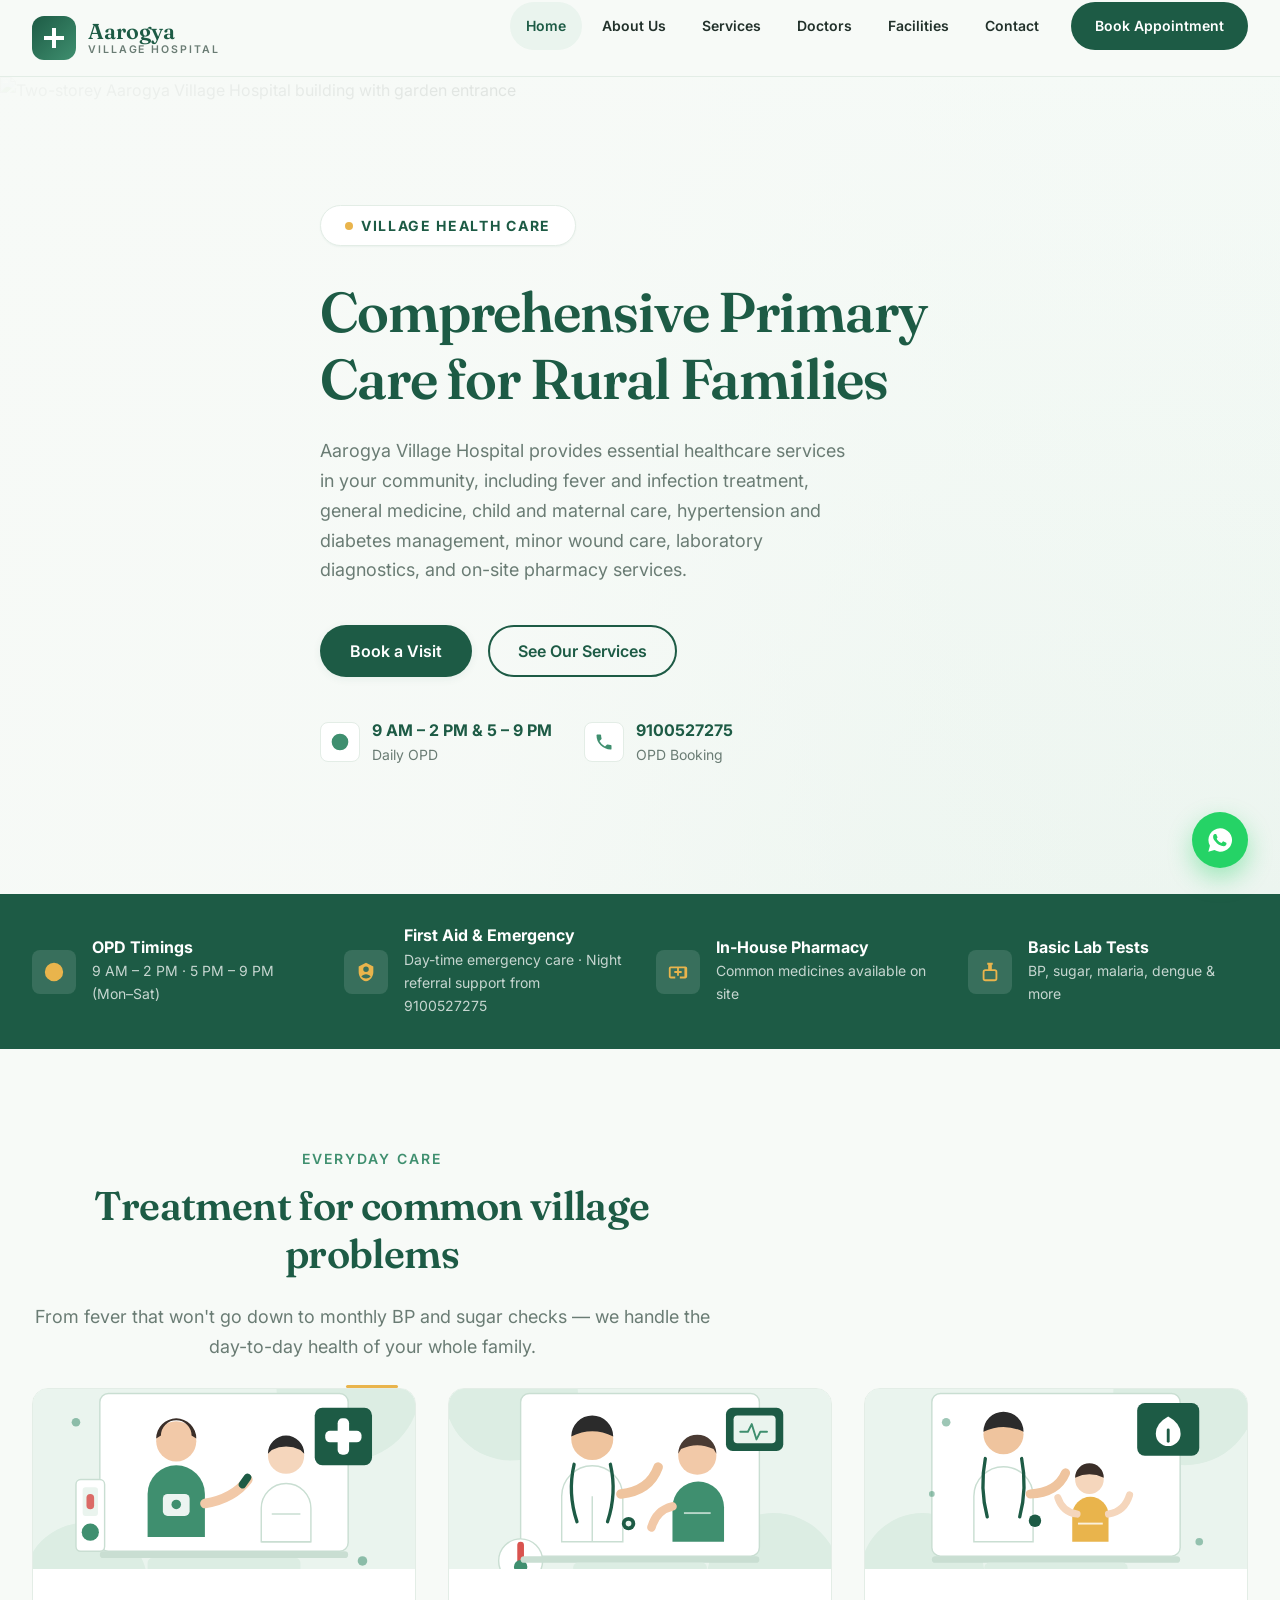
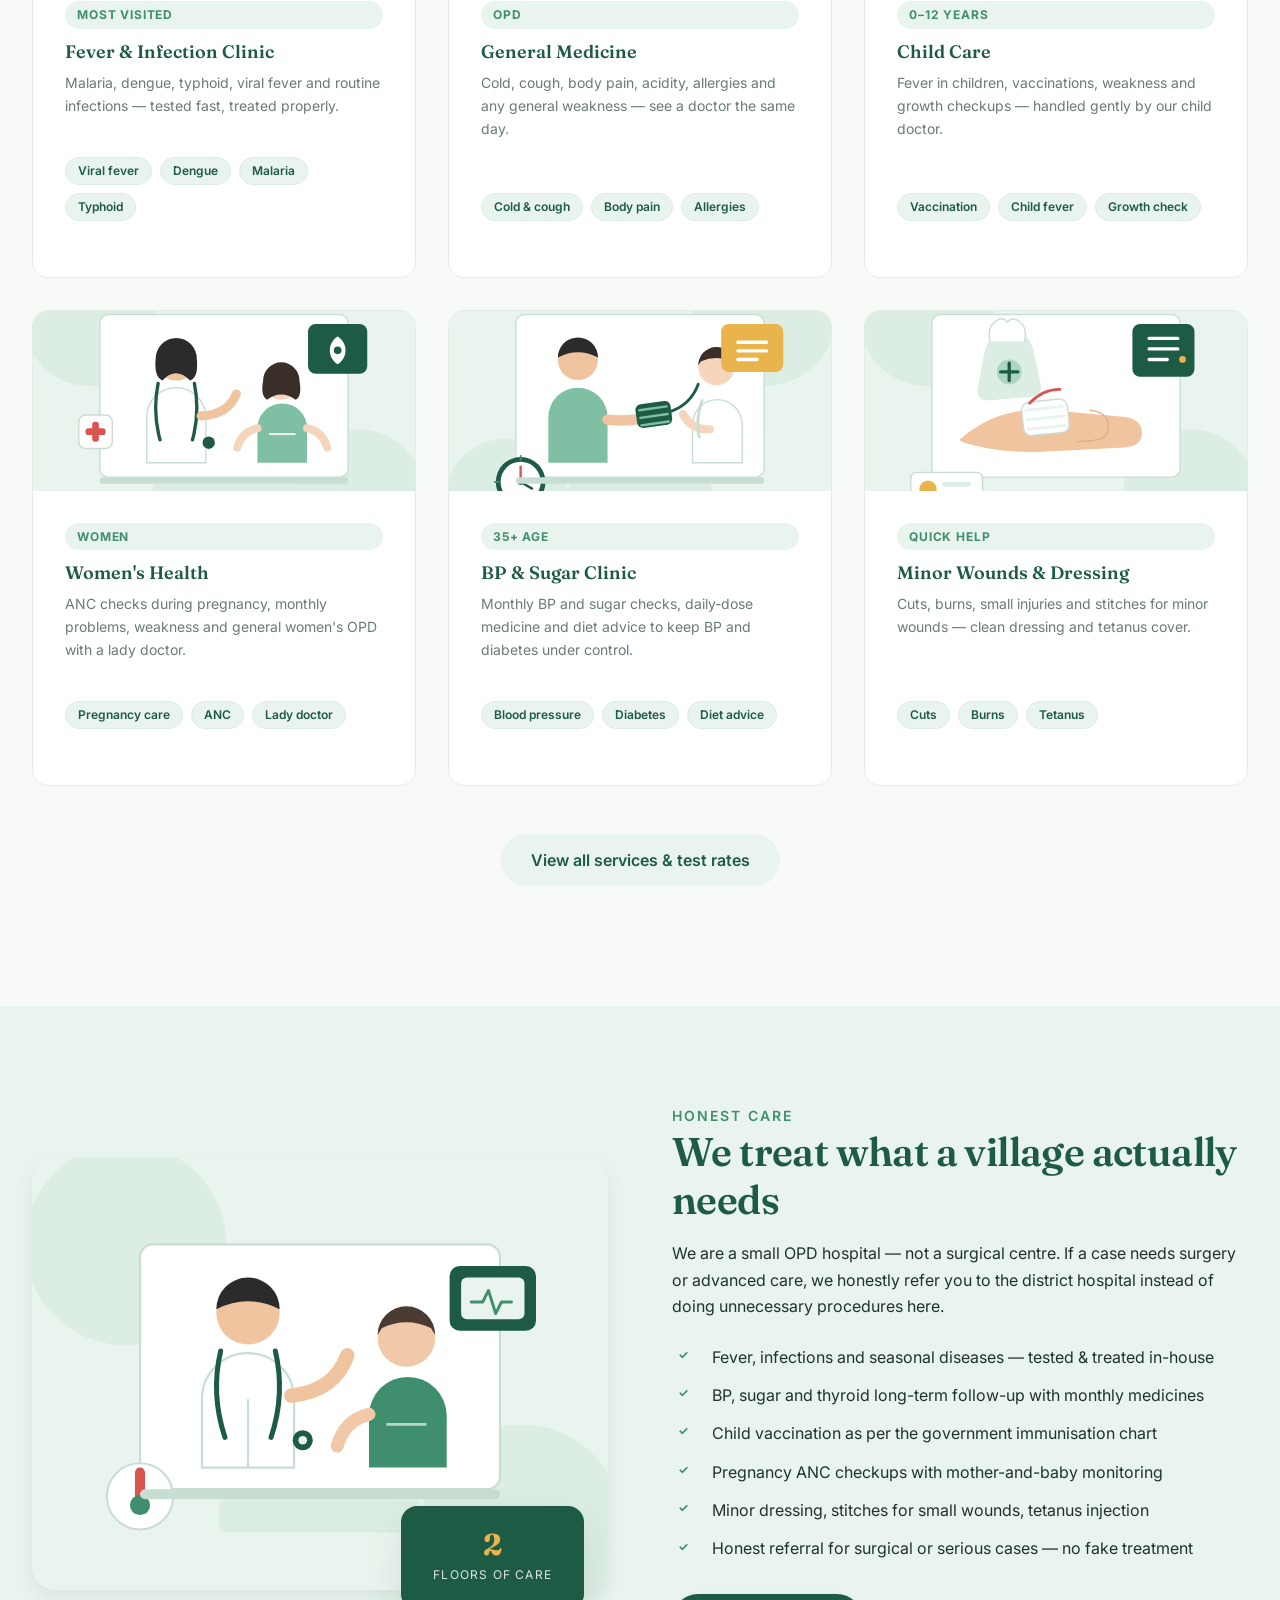
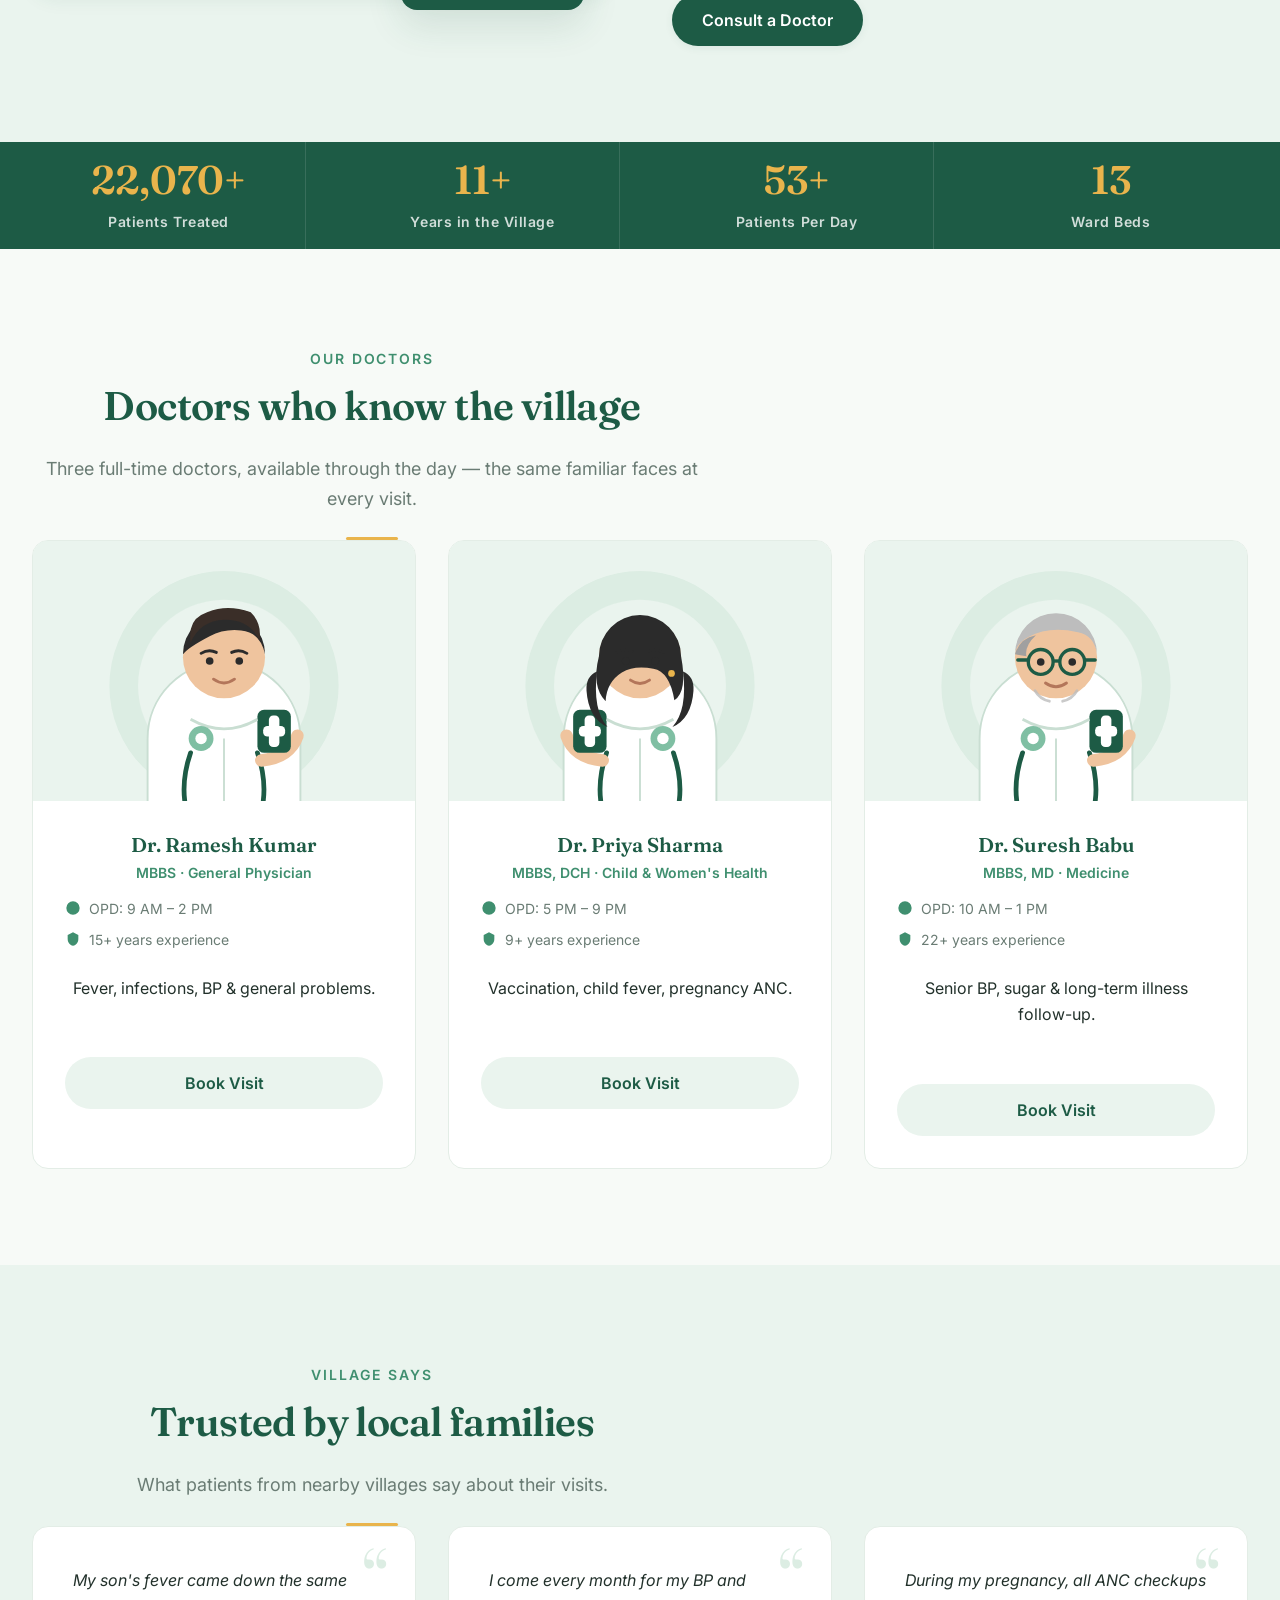
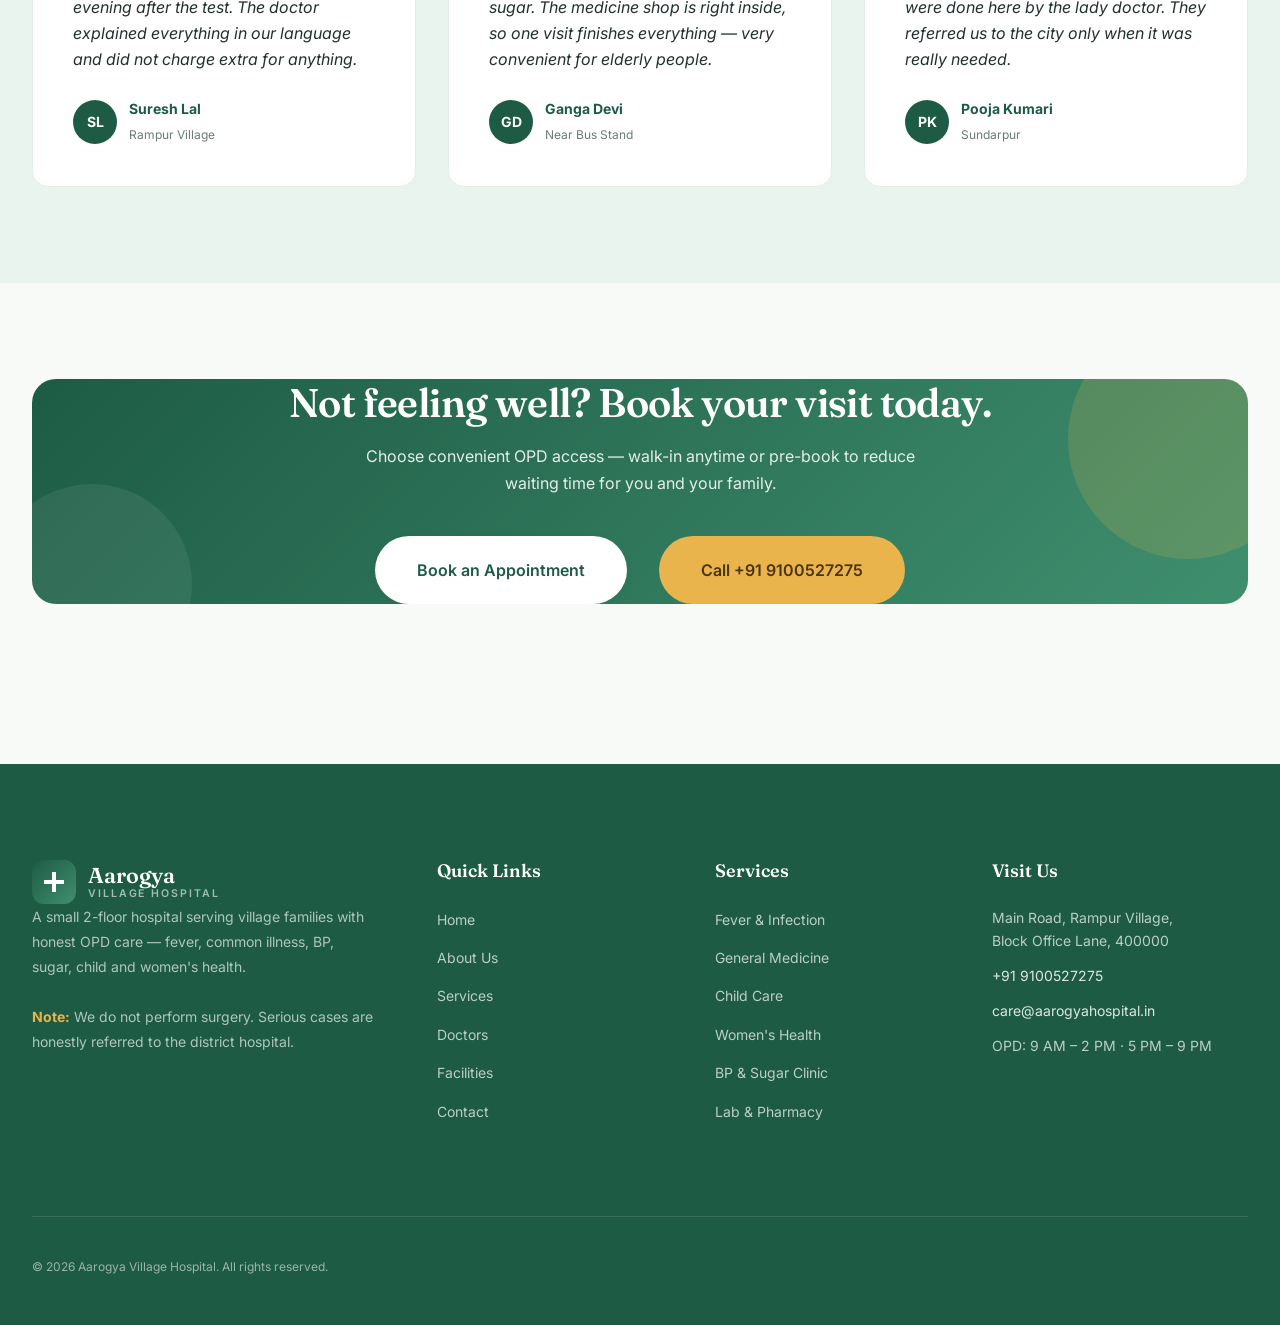
==== index.html @ 2ad52113 "Aarogya Village Hospital - 6-page static site" ====
<!DOCTYPE html>
<html lang="en">
<head>
  <meta charset="UTF-8" />
  <meta name="viewport" content="width=device-width, initial-scale=1.0" />
  <title>Aarogya Village Hospital | Rural Primary Healthcare Services</title>
  <meta name="description" content="Aarogya Village Hospital provides comprehensive primary healthcare services for rural communities, including fever and infection treatment, general medicine, maternal and child healthcare, hypertension and diabetes management, minor procedures, laboratory diagnostics, and in-house pharmacy services." />
  <meta name="keywords" content="village hospital, primary care, rural healthcare, Aarogya Village Hospital, medical clinic, doctor, nurse, health services" />
  <meta name="robots" content="index, follow" />
  <meta name="theme-color" content="#1D5B45" />
  <link rel="preconnect" href="https://fonts.googleapis.com" />
  <link rel="preconnect" href="https://fonts.gstatic.com" crossorigin />
  <link href="https://fonts.googleapis.com/css2?family=Fraunces:opsz,wght@9..144,500;9..144,600;9..144,700&family=Inter:wght@400;500;600;700&display=swap" rel="stylesheet" />
  <link rel="stylesheet" href="styles.css" />
  <link rel="icon" type="image/svg+xml" href="data:image/svg+xml,%3Csvg xmlns='http://www.w3.org/2000/svg' viewBox='0 0 64 64'%3E%3Crect width='64' height='64' rx='14' fill='%231D5B45'/%3E%3Cg fill='%23FFFFFF'%3E%3Crect x='27' y='14' width='10' height='36' rx='4'/%3E%3Crect x='14' y='27' width='36' height='10' rx='4'/%3E%3C/g%3E%3C/svg%3E" />
</head>
<body>

  <!-- ======================== HEADER ======================== -->
  <header class="header">
    <div class="container">
      <a href="index.html" class="logo" aria-label="Aarogya Village Hospital — Home">
        <div class="logo-mark" aria-hidden="true">
          <svg viewBox="0 0 24 24"><path d="M10 2h4v8h8v4h-8v8h-4v-8H2v-4h8z"/></svg>
        </div>
        <div class="logo-text">Aarogya<small>Village Hospital</small></div>
      </a>
      <nav aria-label="Main navigation">
        <ul class="nav-menu">
          <li><a class="nav-link nav-link--active" href="index.html">Home</a></li>
          <li><a class="nav-link" href="about.html">About Us</a></li>
          <li><a class="nav-link" href="services.html">Services</a></li>
          <li><a class="nav-link" href="doctors.html">Doctors</a></li>
          <li><a class="nav-link" href="facilities.html">Facilities</a></li>
          <li><a class="nav-link" href="contact.html">Contact</a></li>
          <li><a class="nav-link nav-link--book" href="contact.html">Book Appointment</a></li>
        </ul>
      </nav>
      <button class="mobile-menu-btn" aria-label="Open menu" aria-controls="mobileNav">
        <span></span><span></span><span></span>
      </button>
    </div>
  </header>

  <div class="mobile-overlay" id="mobileOverlay"></div>
  <nav class="mobile-nav" id="mobileNav" aria-label="Mobile navigation">
    <button class="mobile-nav__close" id="mobileNavClose" aria-label="Close menu">&#10005;</button>
    <ul class="mobile-nav__list">
      <li class="mobile-nav__item"><a href="index.html" class="mobile-nav__link mobile-nav__link--active">Home</a></li>
      <li class="mobile-nav__item"><a href="about.html" class="mobile-nav__link">About Us</a></li>
      <li class="mobile-nav__item"><a href="services.html" class="mobile-nav__link">Services</a></li>
      <li class="mobile-nav__item"><a href="doctors.html" class="mobile-nav__link">Doctors</a></li>
      <li class="mobile-nav__item"><a href="facilities.html" class="mobile-nav__link">Facilities</a></li>
      <li class="mobile-nav__item"><a href="contact.html" class="mobile-nav__link">Contact</a></li>
      <li class="mobile-nav__item"><a href="contact.html" class="mobile-nav__book">Book Appointment</a></li>
    </ul>
  </nav>

  <!-- ======================== HERO ======================== -->
  <section class="hero" aria-label="Welcome">
    <div class="hero__bg">
      <img src="assets/images/hero.svg" alt="Two-storey Aarogya Village Hospital building with garden entrance" width="1600" height="900" loading="eager" />
    </div>
    <div class="hero__overlay" aria-hidden="true"></div>
    <div class="container">
      <div class="hero__content reveal">
        <div class="hero__eyebrow">Village Health Care</div>
        <h1>Comprehensive Primary Care for Rural Families</h1>
        <p class="hero__subtitle">
          Aarogya Village Hospital provides essential healthcare services in your community, including fever and infection treatment, general medicine, child and maternal care, hypertension and diabetes management, minor wound care, laboratory diagnostics, and on-site pharmacy services.
        </p>
        <div class="hero__cta">
          <a href="contact.html" class="btn btn--primary">Book a Visit</a>
          <a href="services.html" class="btn btn--outline">See Our Services</a>
        </div>
        <div class="hero__meta">
          <div class="hero__meta-item">
            <div class="hero__meta-icon" aria-hidden="true">
              <svg viewBox="0 0 24 24"><path d="M12 2a10 10 0 1 0 0 20 10 10 0 0 0 0-20zm1 10.6V7h-2v6.4l4.5 2.7 1-1.7z"/></svg>
            </div>
            <div><strong>9 AM – 2 PM &amp; 5 – 9 PM</strong>Daily OPD</div>
          </div>
          <div class="hero__meta-item">
            <div class="hero__meta-icon" aria-hidden="true">
              <svg viewBox="0 0 24 24"><path d="M6.6 10.8a15.1 15.1 0 0 0 6.6 6.6l2.2-2.2a1 1 0 0 1 1-.25 11.4 11.4 0 0 0 3.6.57 1 1 0 0 1 1 1V20a1 1 0 0 1-1 1A17 17 0 0 1 3 4a1 1 0 0 1 1-1h3.5a1 1 0 0 1 1 1c0 1.25.2 2.45.57 3.6a1 1 0 0 1-.25 1z"/></svg>
            </div>
            <div><strong>9100527275</strong>OPD Booking</div>
          </div>
        </div>
      </div>
    </div>
  </section>

  <!-- ======================== INFO STRIP ======================== -->
  <section class="info-strip">
    <div class="container">
      <div class="info-strip__grid">
        <div class="info-strip__item">
          <div class="info-strip__icon" aria-hidden="true">
            <svg viewBox="0 0 24 24"><path d="M12 2a10 10 0 1 0 0 20 10 10 0 0 0 0-20zm1 10.6V7h-2v6.4l4.5 2.7 1-1.7z"/></svg>
          </div>
          <div><h4>OPD Timings</h4><p>9 AM – 2 PM · 5 PM – 9 PM (Mon–Sat)</p></div>
        </div>
        <div class="info-strip__item">
          <div class="info-strip__icon" aria-hidden="true">
            <svg viewBox="0 0 24 24"><path d="M12 2 4 6v6c0 5 3.4 9.7 8 10 4.6-.3 8-5 8-10V6zm0 4a3 3 0 1 1 0 6 3 3 0 0 1 0-6zm0 13a7.7 7.7 0 0 1-5-1.8c.3-1.7 3.3-2.7 5-2.7s4.7 1 5 2.7A7.7 7.7 0 0 1 12 19z"/></svg>
          </div>
          <div><h4>First Aid &amp; Emergency</h4><p>Day-time emergency care · Night referral support from 9100527275</p></div>
        </div>
        <div class="info-strip__item">
          <div class="info-strip__icon" aria-hidden="true">
            <svg viewBox="0 0 24 24"><path d="M4 6h16a2 2 0 0 1 2 2v9a2 2 0 0 1-2 2h-6v-2h5V8H4v9h5v2H4a2 2 0 0 1-2-2V8a2 2 0 0 1 2-2zm7 2h2v3h3v2h-3v3h-2v-3H8v-2h3z"/></svg>
          </div>
          <div><h4>In-House Pharmacy</h4><p>Common medicines available on site</p></div>
        </div>
        <div class="info-strip__item">
          <div class="info-strip__icon" aria-hidden="true">
            <svg viewBox="0 0 24 24"><path d="M9 2v2h1v5H7a3 3 0 0 0-3 3v7a3 3 0 0 0 3 3h10a3 3 0 0 0 3-3v-7a3 3 0 0 0-3-3h-3V4h1V2zm-2 9h10a1 1 0 0 1 1 1v7a1 1 0 0 1-1 1H7a1 1 0 0 1-1-1v-7a1 1 0 0 1 1-1z"/></svg>
          </div>
          <div><h4>Basic Lab Tests</h4><p>BP, sugar, malaria, dengue &amp; more</p></div>
        </div>
      </div>
    </div>
  </section>

  <!-- ======================== SERVICES PREVIEW ======================== -->
  <section class="section">
    <div class="container">
      <div class="section-header reveal">
        <span class="eyebrow">Everyday Care</span>
        <h2>Treatment for common village problems</h2>
        <p>From fever that won't go down to monthly BP and sugar checks — we handle the day-to-day health of your whole family.</p>
      </div>

      <div class="service-grid">
        <article class="service-card reveal">
          <div class="service-card__media"><img src="assets/images/fever-check.svg" alt="Nurse checking a patient's temperature in the fever clinic" loading="lazy" width="800" height="600" /></div>
          <div class="service-card__body">
            <span class="card__tag">Most Visited</span>
            <h3>Fever &amp; Infection Clinic</h3>
            <p>Malaria, dengue, typhoid, viral fever and routine infections — tested fast, treated properly.</p>
            <ul class="chip-list"><li>Viral fever</li><li>Dengue</li><li>Malaria</li><li>Typhoid</li></ul>
          </div>
        </article>

        <article class="service-card reveal">
          <div class="service-card__media"><img src="assets/images/general-checkup.svg" alt="Doctor examining a patient during general checkup" loading="lazy" width="800" height="600" /></div>
          <div class="service-card__body">
            <span class="card__tag">OPD</span>
            <h3>General Medicine</h3>
            <p>Cold, cough, body pain, acidity, allergies and any general weakness — see a doctor the same day.</p>
            <ul class="chip-list"><li>Cold &amp; cough</li><li>Body pain</li><li>Allergies</li></ul>
          </div>
        </article>

        <article class="service-card reveal">
          <div class="service-card__media"><img src="assets/images/child-care.svg" alt="Doctor checking a child with stethoscope while mother watches" loading="lazy" width="800" height="600" /></div>
          <div class="service-card__body">
            <span class="card__tag">0–12 Years</span>
            <h3>Child Care</h3>
            <p>Fever in children, vaccinations, weakness and growth checkups — handled gently by our child doctor.</p>
            <ul class="chip-list"><li>Vaccination</li><li>Child fever</li><li>Growth check</li></ul>
          </div>
        </article>

        <article class="service-card reveal">
          <div class="service-card__media"><img src="assets/images/women-health.svg" alt="Lady doctor consulting a woman patient" loading="lazy" width="800" height="600" /></div>
          <div class="service-card__body">
            <span class="card__tag">Women</span>
            <h3>Women's Health</h3>
            <p>ANC checks during pregnancy, monthly problems, weakness and general women's OPD with a lady doctor.</p>
            <ul class="chip-list"><li>Pregnancy care</li><li>ANC</li><li>Lady doctor</li></ul>
          </div>
        </article>

        <article class="service-card reveal">
          <div class="service-card__media"><img src="assets/images/bp-check.svg" alt="Nurse measuring a patient's blood pressure" loading="lazy" width="800" height="600" /></div>
          <div class="service-card__body">
            <span class="card__tag">35+ Age</span>
            <h3>BP &amp; Sugar Clinic</h3>
            <p>Monthly BP and sugar checks, daily-dose medicine and diet advice to keep BP and diabetes under control.</p>
            <ul class="chip-list"><li>Blood pressure</li><li>Diabetes</li><li>Diet advice</li></ul>
          </div>
        </article>

        <article class="service-card reveal">
          <div class="service-card__media"><img src="assets/images/wound-care.svg" alt="Nurse dressing a minor wound on a patient's arm" loading="lazy" width="800" height="600" /></div>
          <div class="service-card__body">
            <span class="card__tag">Quick Help</span>
            <h3>Minor Wounds &amp; Dressing</h3>
            <p>Cuts, burns, small injuries and stitches for minor wounds — clean dressing and tetanus cover.</p>
            <ul class="chip-list"><li>Cuts</li><li>Burns</li><li>Tetanus</li></ul>
          </div>
        </article>
      </div>

      <p class="text-center" style="margin-top:var(--sp-10);">
        <a href="services.html" class="btn btn--soft">View all services &amp; test rates</a>
      </p>
    </div>
  </section>

  <!-- ======================== NO SURGERY NOTE ======================== -->
  <section class="section section--tint">
    <div class="container">
      <div class="split">
        <div class="split__media reveal">
          <img src="assets/images/general-checkup.svg" alt="Doctor with stethoscope during a routine consultation" loading="lazy" width="800" height="600" />
          <div class="split__badge"><strong>2</strong><span>Floors of care</span></div>
        </div>
        <div class="reveal">
          <span class="eyebrow" style="color:var(--secondary); font-weight:600; letter-spacing:0.14em; text-transform:uppercase; font-size:var(--fs-sm);">Honest Care</span>
          <h2>We treat what a village actually needs</h2>
          <p>We are a small OPD hospital — not a surgical centre. If a case needs surgery or advanced care, we honestly refer you to the district hospital instead of doing unnecessary procedures here.</p>
          <ul class="check-list">
            <li>Fever, infections and seasonal diseases — tested &amp; treated in-house</li>
            <li>BP, sugar and thyroid long-term follow-up with monthly medicines</li>
            <li>Child vaccination as per the government immunisation chart</li>
            <li>Pregnancy ANC checkups with mother-and-baby monitoring</li>
            <li>Minor dressing, stitches for small wounds, tetanus injection</li>
            <li>Honest referral for surgical or serious cases — no fake treatment</li>
          </ul>
          <a href="contact.html" class="btn btn--primary">Consult a Doctor</a>
        </div>
      </div>
    </div>
  </section>

  <!-- ======================== STATS ======================== -->
  <section class="stats">
    <div class="container">
      <div class="stats__grid">
        <div class="stat-card">
          <div class="stat-card__number" data-target="25000+">0</div>
          <div class="stat-card__label">Patients Treated</div>
        </div>
        <div class="stat-card">
          <div class="stat-card__number" data-target="12+">0</div>
          <div class="stat-card__label">Years in the Village</div>
        </div>
        <div class="stat-card">
          <div class="stat-card__number" data-target="60+">0</div>
          <div class="stat-card__label">Patients Per Day</div>
        </div>
        <div class="stat-card">
          <div class="stat-card__number" data-target="15">0</div>
          <div class="stat-card__label">Ward Beds</div>
        </div>
      </div>
    </div>
  </section>

  <!-- ======================== DOCTORS PREVIEW ======================== -->
  <section class="section">
    <div class="container">
      <div class="section-header reveal">
        <span class="eyebrow">Our Doctors</span>
        <h2>Doctors who know the village</h2>
        <p>Three full-time doctors, available through the day — the same familiar faces at every visit.</p>
      </div>
      <div class="doctor-grid">
        <article class="doctor-card reveal">
          <div class="doctor-card__media"><img src="assets/images/doctor-ramesh.svg" alt="Dr. Ramesh Kumar, general physician" loading="lazy" width="800" height="600" /></div>
          <div class="doctor-card__body">
            <h3>Dr. Ramesh Kumar</h3>
            <div class="doctor-card__spec">MBBS · General Physician</div>
            <ul class="doctor-card__meta">
              <li><svg viewBox="0 0 24 24"><path d="M12 2a10 10 0 1 0 0 20 10 10 0 0 0 0-20zm1 10.6V7h-2v6.4l4.5 2.7 1-1.7z"/></svg>OPD: 9 AM – 2 PM</li>
              <li><svg viewBox="0 0 24 24"><path d="M12 2 4 6v6c0 5 3.4 9.7 8 10 4.6-.3 8-5 8-10V6z"/></svg>15+ years experience</li>
            </ul>
            <p>Fever, infections, BP &amp; general problems.</p>
          </div>
          <div class="doctor-card__foot"><a href="contact.html" class="btn btn--soft btn--full">Book Visit</a></div>
        </article>

        <article class="doctor-card reveal">
          <div class="doctor-card__media"><img src="assets/images/doctor-priya.svg" alt="Dr. Priya Sharma, child and women's health doctor" loading="lazy" width="800" height="600" /></div>
          <div class="doctor-card__body">
            <h3>Dr. Priya Sharma</h3>
            <div class="doctor-card__spec">MBBS, DCH · Child &amp; Women's Health</div>
            <ul class="doctor-card__meta">
              <li><svg viewBox="0 0 24 24"><path d="M12 2a10 10 0 1 0 0 20 10 10 0 0 0 0-20zm1 10.6V7h-2v6.4l4.5 2.7 1-1.7z"/></svg>OPD: 5 PM – 9 PM</li>
              <li><svg viewBox="0 0 24 24"><path d="M12 2 4 6v6c0 5 3.4 9.7 8 10 4.6-.3 8-5 8-10V6z"/></svg>9+ years experience</li>
            </ul>
            <p>Vaccination, child fever, pregnancy ANC.</p>
          </div>
          <div class="doctor-card__foot"><a href="contact.html" class="btn btn--soft btn--full">Book Visit</a></div>
        </article>

        <article class="doctor-card reveal">
          <div class="doctor-card__media"><img src="assets/images/doctor-suresh.svg" alt="Dr. Suresh Babu, senior physician" loading="lazy" width="800" height="600" /></div>
          <div class="doctor-card__body">
            <h3>Dr. Suresh Babu</h3>
            <div class="doctor-card__spec">MBBS, MD · Medicine</div>
            <ul class="doctor-card__meta">
              <li><svg viewBox="0 0 24 24"><path d="M12 2a10 10 0 1 0 0 20 10 10 0 0 0 0-20zm1 10.6V7h-2v6.4l4.5 2.7 1-1.7z"/></svg>OPD: 10 AM – 1 PM</li>
              <li><svg viewBox="0 0 24 24"><path d="M12 2 4 6v6c0 5 3.4 9.7 8 10 4.6-.3 8-5 8-10V6z"/></svg>22+ years experience</li>
            </ul>
            <p>Senior BP, sugar &amp; long-term illness follow-up.</p>
          </div>
          <div class="doctor-card__foot"><a href="contact.html" class="btn btn--soft btn--full">Book Visit</a></div>
        </article>
      </div>
    </div>
  </section>

  <!-- ======================== TESTIMONIALS ======================== -->
  <section class="section section--tint">
    <div class="container">
      <div class="section-header reveal">
        <span class="eyebrow">Village Says</span>
        <h2>Trusted by local families</h2>
        <p>What patients from nearby villages say about their visits.</p>
      </div>
      <div class="grid-3">
        <div class="testimonial reveal">
          <p>My son's fever came down the same evening after the test. The doctor explained everything in our language and did not charge extra for anything.</p>
          <div class="testimonial__who">
            <div class="testimonial__avatar">SL</div>
            <div><strong>Suresh Lal</strong><span>Rampur Village</span></div>
          </div>
        </div>
        <div class="testimonial reveal">
          <p>I come every month for my BP and sugar. The medicine shop is right inside, so one visit finishes everything — very convenient for elderly people.</p>
          <div class="testimonial__who">
            <div class="testimonial__avatar">GD</div>
            <div><strong>Ganga Devi</strong><span>Near Bus Stand</span></div>
          </div>
        </div>
        <div class="testimonial reveal">
          <p>During my pregnancy, all ANC checkups were done here by the lady doctor. They referred us to the city only when it was really needed.</p>
          <div class="testimonial__who">
            <div class="testimonial__avatar">PK</div>
            <div><strong>Pooja Kumari</strong><span>Sundarpur</span></div>
          </div>
        </div>
      </div>
    </div>
  </section>

  <!-- ======================== CTA ======================== -->
  <section class="section">
    <div class="container">
      <div class="cta-banner reveal">
        <h2>Not feeling well? Book your visit today.</h2>
        <p>Choose convenient OPD access — walk-in anytime or pre-book to reduce waiting time for you and your family.</p>
        <div style="display:flex; gap:var(--sp-6); justify-content:center; flex-wrap:wrap;">
          <a href="contact.html" class="btn btn--white" style="padding: var(--sp-5) var(--sp-8); font-size: var(--fs-base);">Book an Appointment</a>
          <a href="tel:+919100527275" class="btn btn--accent" style="padding: var(--sp-5) var(--sp-8); font-size: var(--fs-base);">Call +91 9100527275</a>
        </div>
      </div>
    </div>
  </section>

  <!-- ======================== FOOTER ======================== -->
  <footer class="footer">
    <div class="container">
      <div class="footer-grid">
        <div class="footer__brand">
          <a href="index.html" class="logo" aria-label="Aarogya Village Hospital">
            <div class="logo-mark" aria-hidden="true">
              <svg viewBox="0 0 24 24"><path d="M10 2h4v8h8v4h-8v8h-4v-8H2v-4h8z"/></svg>
            </div>
            <div class="logo-text">Aarogya<small>Village Hospital</small></div>
          </a>
          <p>A small 2-floor hospital serving village families with honest OPD care — fever, common illness, BP, sugar, child and women's health.</p>
          <p style="font-size:var(--fs-sm);"><strong style="color:var(--accent);">Note:</strong> We do not perform surgery. Serious cases are honestly referred to the district hospital.</p>
        </div>
        <div>
          <h4 class="footer__heading">Quick Links</h4>
          <ul class="footer-links">
            <li><a href="index.html">Home</a></li>
            <li><a href="about.html">About Us</a></li>
            <li><a href="services.html">Services</a></li>
            <li><a href="doctors.html">Doctors</a></li>
            <li><a href="facilities.html">Facilities</a></li>
            <li><a href="contact.html">Contact</a></li>
          </ul>
        </div>
        <div>
          <h4 class="footer__heading">Services</h4>
          <ul class="footer-links">
            <li><a href="services.html">Fever &amp; Infection</a></li>
            <li><a href="services.html">General Medicine</a></li>
            <li><a href="services.html">Child Care</a></li>
            <li><a href="services.html">Women's Health</a></li>
            <li><a href="services.html">BP &amp; Sugar Clinic</a></li>
            <li><a href="services.html">Lab &amp; Pharmacy</a></li>
          </ul>
        </div>
        <div>
          <h4 class="footer__heading">Visit Us</h4>
          <ul class="footer-links footer-contact">
            <li>Main Road, Rampur Village,<br />Block Office Lane, 400000</li>
            <li><a href="tel:+919100527275">+91 9100527275</a></li>
            <li><a href="mailto:care@aarogyahospital.in">care@aarogyahospital.in</a></li>
            <li>OPD: 9 AM – 2 PM · 5 PM – 9 PM</li>
          </ul>
        </div>
      </div>
      <div class="footer-bottom">
        <p>&copy; <span id="currentYear">2026</span> Aarogya Village Hospital. All rights reserved.</p>
      </div>
    </div>
  </footer>

  <a class="fab-whatsapp" href="https://wa.me/919100527275?text=Hello%2C%20I%20want%20to%20book%20an%20OPD%20visit" target="_blank" rel="noopener" aria-label="Chat on WhatsApp">
    <svg viewBox="0 0 24 24"><path d="M12 2a10 10 0 0 0-8.6 15L2 22l5.2-1.4A10 10 0 1 0 12 2zm5.3 14.1c-.2.6-1.3 1.2-1.8 1.2-.5.1-1 .2-3.4-.7-2.9-1.2-4.7-4.1-4.9-4.3-.1-.2-1.1-1.5-1.1-2.9s.7-2 1-2.3c.2-.3.5-.3.7-.3h.5c.2 0 .4 0 .6.5l.9 2.1c.1.2.1.4 0 .6l-.4.6c-.1.2-.3.3-.1.6.1.3.7 1.2 1.5 1.9 1 .9 1.9 1.2 2.2 1.3.2.1.4.1.6-.1l.8-1c.2-.2.4-.2.6-.1l2 1c.3.1.4.2.5.3.1.2.1.7-.1 1.3z"/></svg>
  </a>

  <script src="app.js"></script>
</body>
</html>
---- styles.css ----
/*
 * ============================================================================
 * AAROGYA VILLAGE HOSPITAL — Light Minimal Green Design System
 * Everyday care for fever & common problems | 2-floor village hospital
 * ============================================================================
 */

:root {
  /* Palette — minimal, light, green */
  --bg: #F7FAF7;
  --surface: #FFFFFF;
  --primary: #1D5B45;
  --primary-rgb: 29, 91, 69;
  --secondary: #3F8F6F;
  --secondary-rgb: 63, 143, 111;
  --tint: #EAF4EE;
  --tint-strong: #DCEDE3;
  --text: #22312B;
  --muted: #6A7C74;
  --border: #E3EDE6;
  --accent: #E9B44C;
  --accent-rgb: 233, 180, 76;
  --white: #FFFFFF;
  --error: #C05640;
  --success: #2E8B57;
  --whatsapp: #25D366;

  /* Typography */
  --font-body: 'Inter', -apple-system, BlinkMacSystemFont, 'Segoe UI', Roboto, sans-serif;
  --font-display: 'Fraunces', Georgia, 'Times New Roman', serif;

  --fs-xs: 0.75rem;
  --fs-sm: 0.875rem;
  --fs-base: 1rem;
  --fs-lg: 1.125rem;
  --fs-xl: 1.25rem;
  --fs-2xl: 1.5rem;
  --fs-3xl: 1.875rem;
  --fs-4xl: 2.5rem;
  --fs-5xl: 3.25rem;

  --lh-tight: 1.2;
  --lh-normal: 1.65;
  --lh-relaxed: 1.8;

  /* Spacing */
  --sp-1: 0.25rem; --sp-2: 0.5rem;  --sp-3: 0.75rem; --sp-4: 1rem;
  --sp-5: 1.5rem; --sp-6: 2rem;   --sp-8: 2.5rem;  --sp-10: 3rem;
  --sp-12: 4rem;   --sp-16: 5rem;   --sp-20: 6rem;   --sp-24: 8rem;
  --sp-28: 10rem; --sp-32: 12rem;

  /* Radius */
  --r-sm: 0.375rem; --r-md: 0.5rem; --r-lg: 0.75rem; --r-xl: 1rem; --r-2xl: 1.5rem; --r-full: 9999px;

  /* Motion */
  --t-fast: 150ms cubic-bezier(0.4, 0, 0.2, 1);
  --t-base: 300ms cubic-bezier(0.4, 0, 0.2, 1);
  --t-slow: 500ms cubic-bezier(0.4, 0, 0.2, 1);

  /* Shadows — soft, green-tinted */
  --shadow-xs: 0 1px 2px rgba(29, 91, 69, 0.05);
  --shadow-sm: 0 2px 8px rgba(29, 91, 69, 0.07);
  --shadow-md: 0 8px 20px rgba(29, 91, 69, 0.09);
  --shadow-lg: 0 16px 36px rgba(29, 91, 69, 0.12);

  --container: 1280px;
  --pad: 2rem;
  --z-header: 200;
  --z-modal: 1000;
}

/* ============================ RESET & BASE ============================ */
*, *::before, *::after { box-sizing: border-box; margin: 0; padding: 0; }

html { scroll-behavior: smooth; font-size: 16px; }

body {
  font-family: var(--font-body);
  font-size: var(--fs-base);
  line-height: var(--lh-normal);
  color: var(--text);
  background: var(--bg);
  -webkit-font-smoothing: antialiased;
  overflow-x: hidden;
}

h1, h2, h3, h4, h5, h6 {
  font-family: var(--font-display);
  font-weight: 600;
  line-height: var(--lh-tight);
  color: var(--primary);
  margin-bottom: var(--sp-4);
}

h1 { font-size: var(--fs-5xl); letter-spacing: -0.02em; }
h2 { font-size: var(--fs-4xl); letter-spacing: -0.015em; }
h3 { font-size: var(--fs-2xl); }
h4 { font-size: var(--fs-xl); }

p { margin-bottom: var(--sp-5); color: var(--text); }

a { color: var(--primary); text-decoration: none; transition: color var(--t-fast); }
a:hover { color: var(--secondary); }

ul, ol { margin-bottom: var(--sp-5); padding-left: var(--sp-6); }
ul li, ol li { margin-bottom: var(--sp-2); }

img { display: block; max-width: 100%; height: auto; }

strong { color: var(--primary); }

.section { padding: var(--sp-20) 0; position: relative; }
.section--sm { padding: var(--sp-16) 0; }
.section--tint { background: var(--tint); }
.section--surface { background: var(--surface); }

.container { max-width: var(--container); margin: 0 auto; padding: 0 var(--pad); position: relative; }

.section-header { text-align: center; max-width: 680px; margin: 0 auto var(--sp-14); }
.section-header .eyebrow {
  display: inline-block;
  font-size: var(--fs-sm);
  font-weight: 600;
  letter-spacing: 0.14em;
  text-transform: uppercase;
  color: var(--secondary);
  margin-bottom: var(--sp-3);
}
.section-header h2 { margin-bottom: var(--sp-5); }
.section-header p { font-size: var(--fs-lg); color: var(--muted); margin-bottom: 0; }
.section-header::after {
  content: '';
  display: block;
  width: 52px; height: 3px;
  background: var(--accent);
  border-radius: 2px;
  margin: var(--sp-5) auto 0;
}

/* ============================ BUTTONS ============================ */
.btn {
  display: inline-flex;
  align-items: center;
  justify-content: center;
  gap: var(--sp-2);
  padding: var(--sp-4) var(--sp-7, 1.75rem);
  font-family: var(--font-body);
  font-size: var(--fs-base);
  font-weight: 600;
  line-height: 1;
  border: 2px solid transparent;
  border-radius: var(--r-full);
  cursor: pointer;
  transition: all var(--t-base);
  text-decoration: none;
}
.btn svg { width: 1.15rem; height: 1.15rem; fill: currentColor; }

.btn--primary { background: var(--primary); color: var(--white); box-shadow: var(--shadow-sm); }
.btn--primary:hover {
  background: var(--secondary); color: var(--white);
  transform: translateY(-2px); box-shadow: var(--shadow-md);
}

.btn--outline { background: transparent; color: var(--primary); border-color: var(--primary); }
.btn--outline:hover { background: var(--primary); color: var(--white); transform: translateY(-2px); }

.btn--soft { background: var(--tint); color: var(--primary); }
.btn--soft:hover { background: var(--tint-strong); color: var(--primary); }

.btn--white { background: var(--white); color: var(--primary); box-shadow: var(--shadow-sm); }
.btn--white:hover { background: var(--tint); color: var(--primary); transform: translateY(-2px); }

.btn--accent { background: var(--accent); color: #4A3410; }
.btn--accent:hover { background: #F2C46A; color: #4A3410; transform: translateY(-2px); }

.btn--whatsapp { background: var(--whatsapp); color: var(--white); }
.btn--whatsapp:hover { background: #1EB95A; color: var(--white); transform: translateY(-2px); }

.btn--full { width: 100%; }

/* ============================ HEADER ============================ */
.header {
  position: sticky;
  top: 0;
  z-index: var(--z-header);
  background: rgba(247, 250, 247, 0.92);
  backdrop-filter: blur(14px);
  -webkit-backdrop-filter: blur(14px);
  border-bottom: 1px solid var(--border);
  transition: box-shadow var(--t-base);
}
.header--scrolled { box-shadow: var(--shadow-sm); background: rgba(255, 255, 255, 0.97); }

.header .container { display: flex; align-items: center; justify-content: space-between; height: 76px; }

.logo { display: flex; align-items: center; gap: var(--sp-3); z-index: 5; }
.logo-mark {
  width: 44px; height: 44px;
  border-radius: var(--r-lg);
  background: linear-gradient(135deg, var(--primary), var(--secondary));
  display: flex; align-items: center; justify-content: center;
  color: var(--white);
}
.logo-mark svg { width: 24px; height: 24px; fill: currentColor; }
.logo-text { font-family: var(--font-display); font-size: 1.35rem; font-weight: 600; color: var(--primary); line-height: 1.1; }
.logo-text small { display: block; font-family: var(--font-body); font-size: 0.66rem; font-weight: 600; letter-spacing: 0.18em; text-transform: uppercase; color: var(--muted); }

.nav-menu { display: flex; align-items: center; gap: var(--sp-1); list-style: none; }
.nav-menu li { margin: 0; }

.nav-link {
  display: block;
  padding: var(--sp-3) var(--sp-4);
  font-size: var(--fs-sm);
  font-weight: 600;
  color: var(--text);
  border-radius: var(--r-full);
  transition: all var(--t-fast);
  white-space: nowrap;
}
.nav-link:hover, .nav-link:focus-visible { color: var(--primary); background: var(--tint); }
.nav-link--active { color: var(--primary); background: var(--tint); }
.nav-link--book { background: var(--primary); color: var(--white); margin-left: var(--sp-3); padding: var(--sp-3) var(--sp-5); }
.nav-link--book:hover { background: var(--secondary); color: var(--white); }

/* Mobile menu */
.mobile-menu-btn {
  display: none;
  flex-direction: column;
  gap: 5px;
  background: none; border: none; cursor: pointer;
  padding: var(--sp-2);
  z-index: 5;
}
.mobile-menu-btn span {
  display: block; width: 24px; height: 2px;
  background: var(--primary);
  border-radius: 2px;
  transition: all var(--t-fast);
}

.mobile-nav {
  position: fixed; inset: 0;
  background: var(--surface);
  z-index: var(--z-modal);
  transform: translateX(100%);
  transition: transform var(--t-slow);
  display: flex; flex-direction: column;
  padding: 100px var(--sp-8) var(--sp-8);
  overflow-y: auto;
}
.mobile-nav--open { transform: translateX(0); }

.mobile-nav__close {
  position: absolute; top: var(--sp-6); right: var(--sp-6);
  background: var(--tint); border: none;
  width: 44px; height: 44px; border-radius: var(--r-full);
  font-size: 1.5rem; color: var(--primary); cursor: pointer; line-height: 1;
}
.mobile-nav__list { list-style: none; }
.mobile-nav__item { margin-bottom: var(--sp-2); }
.mobile-nav__link {
  display: block; padding: var(--sp-4) var(--sp-5);
  font-family: var(--font-display); font-size: 1.3rem; font-weight: 600;
  color: var(--primary);
  border-bottom: 1px solid var(--border);
  border-radius: var(--r-md);
  transition: all var(--t-fast);
}
.mobile-nav__link:hover, .mobile-nav__link--active { background: var(--tint); padding-left: var(--sp-6); }
.mobile-nav__book {
  margin-top: var(--sp-6);
  padding: var(--sp-4);
  background: var(--primary); color: var(--white);
  border-radius: var(--r-full);
  font-weight: 700; text-align: center;
}
.mobile-nav__book:hover { background: var(--secondary); color: var(--white); }

.mobile-overlay {
  position: fixed; inset: 0;
  background: rgba(29, 91, 69, 0.35);
  z-index: calc(var(--z-modal) - 1);
  opacity: 0; visibility: hidden;
  transition: all var(--t-base);
  backdrop-filter: blur(3px);
}
.mobile-overlay--open { opacity: 1; visibility: visible; }

/* ============================ HERO (light) ============================ */
.hero {
  position: relative;
  min-height: 620px;
  display: flex;
  align-items: center;
  overflow: hidden;
  background: linear-gradient(180deg, #F4FAF6 0%, var(--tint) 100%);
}
.hero__bg { position: absolute; inset: 0; z-index: 0; }
.hero__bg img { width: 100%; height: 100%; object-fit: cover; }
.hero__overlay {
  position: absolute; inset: 0; z-index: 1;
  background: linear-gradient(100deg, rgba(247,250,247,0.97) 0%, rgba(247,250,247,0.88) 42%, rgba(247,250,247,0.35) 72%, rgba(247,250,247,0.15) 100%);
}
.hero__content { position: relative; z-index: 2; max-width: 640px; padding: var(--sp-24) 0; }

.hero__eyebrow {
  display: inline-flex; align-items: center; gap: var(--sp-2);
  font-size: var(--fs-sm); font-weight: 700;
  letter-spacing: 0.12em; text-transform: uppercase;
  color: var(--primary);
  background: var(--white);
  border: 1px solid var(--border);
  padding: var(--sp-2) var(--sp-5);
  border-radius: var(--r-full);
  margin-bottom: var(--sp-6);
  box-shadow: var(--shadow-xs);
}
.hero__eyebrow::before {
  content: ''; width: 8px; height: 8px; border-radius: 50%;
  background: var(--accent);
}

.hero h1 { color: var(--primary); margin-bottom: var(--sp-5); font-size: clamp(2.25rem, 4.5vw, 3.5rem); }
.hero h1 em { font-style: normal; color: var(--secondary); }

.hero__subtitle {
  font-size: var(--fs-lg);
  color: var(--muted);
  margin-bottom: var(--sp-8);
  max-width: 540px;
}

.hero__cta { display: flex; flex-wrap: wrap; gap: var(--sp-4); margin-bottom: var(--sp-8); }

.hero__meta { display: flex; flex-wrap: wrap; gap: var(--sp-6); }
.hero__meta-item { display: flex; align-items: center; gap: var(--sp-3); font-size: var(--fs-sm); color: var(--muted); }
.hero__meta-item strong { display: block; color: var(--primary); font-size: var(--fs-base); }
.hero__meta-icon {
  width: 40px; height: 40px; border-radius: var(--r-md);
  background: var(--white); border: 1px solid var(--border);
  display: flex; align-items: center; justify-content: center;
  color: var(--secondary); flex-shrink: 0;
}
.hero__meta-icon svg { width: 20px; height: 20px; fill: currentColor; }

/* Inner page hero */
.page-hero {
  background: linear-gradient(135deg, var(--tint) 0%, #F4FAF6 100%);
  border-bottom: 1px solid var(--border);
  padding: var(--sp-16) 0;
  text-align: center;
}
.page-hero h1 { margin-bottom: var(--sp-4); }
.page-hero p { font-size: var(--fs-lg); color: var(--muted); max-width: 620px; margin: 0 auto; }
.breadcrumb { display: flex; justify-content: center; gap: var(--sp-2); font-size: var(--fs-sm); color: var(--muted); margin-top: var(--sp-5); }
.breadcrumb a { color: var(--secondary); font-weight: 600; }

/* ============================ INFO STRIP ============================ */
.info-strip { background: var(--primary); color: var(--white); padding: var(--sp-6) 0; }
.info-strip__grid { display: grid; grid-template-columns: repeat(auto-fit, minmax(220px, 1fr)); gap: var(--sp-6); }
.info-strip__item { display: flex; align-items: center; gap: var(--sp-4); }
.info-strip__icon {
  width: 44px; height: 44px; border-radius: var(--r-md);
  background: rgba(255, 255, 255, 0.12);
  display: flex; align-items: center; justify-content: center;
  color: var(--accent); flex-shrink: 0;
}
.info-strip__icon svg { width: 22px; height: 22px; fill: currentColor; }
.info-strip__item h4 { color: var(--white); font-family: var(--font-body); font-size: var(--fs-base); font-weight: 700; margin-bottom: 2px; }
.info-strip__item p { color: rgba(255, 255, 255, 0.75); font-size: var(--fs-sm); margin: 0; }

/* ============================ CARDS & GRIDS ============================ */
.grid-2 { display: grid; grid-template-columns: 1fr; gap: var(--sp-8); }
.grid-3 { display: grid; grid-template-columns: 1fr; gap: var(--sp-6); }
.grid-4 { display: grid; grid-template-columns: 1fr; gap: var(--sp-6); }

@media (min-width: 640px) { .grid-2 { grid-template-columns: repeat(2, 1fr); } }
@media (min-width: 900px) {
  .grid-3 { grid-template-columns: repeat(3, 1fr); }
  .grid-4 { grid-template-columns: repeat(4, 1fr); }
}

.card {
  background: var(--surface);
  border: 1px solid var(--border);
  border-radius: var(--r-xl);
  overflow: hidden;
  transition: all var(--t-base);
}
.card:hover { transform: translateY(-5px); box-shadow: var(--shadow-lg); border-color: var(--tint-strong); }
.card__media { height: 220px; overflow: hidden; background: var(--tint); }
.card__media img { width: 100%; height: 100%; object-fit: cover; }
.card__body { padding: var(--sp-6); }
.card__body h3 { font-size: var(--fs-xl); margin-bottom: var(--sp-2); }
.card__body p { color: var(--muted); font-size: var(--fs-sm); margin-bottom: 0; }
.card__tag {
  display: inline-block;
  font-size: var(--fs-xs); font-weight: 700;
  text-transform: uppercase; letter-spacing: 0.07em;
  color: var(--secondary);
  background: var(--tint);
  padding: var(--sp-1) var(--sp-3);
  border-radius: var(--r-full);
  margin-bottom: var(--sp-3);
}

/* Symptom chips */
.chip-list { display: flex; flex-wrap: wrap; gap: var(--sp-2); margin-top: var(--sp-4); list-style: none; padding: 0; }
.chip-list li {
  font-size: var(--fs-xs); font-weight: 600;
  color: var(--primary);
  background: var(--tint);
  border: 1px solid var(--tint-strong);
  padding: 3px var(--sp-3);
  border-radius: var(--r-full);
  margin: 0;
}

/* ============================ ABOUT / VALUES ============================ */
.split { display: grid; grid-template-columns: 1fr; gap: var(--sp-12); align-items: center; }
@media (min-width: 900px) { .split { grid-template-columns: 1fr 1fr; } }
.split__media { position: relative; }
.split__media img { border-radius: var(--r-2xl); box-shadow: var(--shadow-md); width: 100%; }
.split__badge {
  position: absolute; bottom: -20px; right: 24px;
  background: var(--primary); color: var(--white);
  padding: var(--sp-5) var(--sp-6);
  border-radius: var(--r-xl);
  box-shadow: var(--shadow-lg);
  text-align: center;
}
.split__badge strong { display: block; font-family: var(--font-display); font-size: var(--fs-3xl); color: var(--accent); line-height: 1; }
.split__badge span { font-size: var(--fs-xs); text-transform: uppercase; letter-spacing: 0.1em; color: rgba(255,255,255,0.85); }

.value-card {
  background: var(--surface);
  border: 1px solid var(--border);
  border-radius: var(--r-xl);
  padding: var(--sp-8) var(--sp-6);
  transition: all var(--t-base);
}
.value-card:hover { box-shadow: var(--shadow-md); transform: translateY(-4px); }
.value-card__icon {
  width: 52px; height: 52px; border-radius: var(--r-lg);
  background: var(--tint); color: var(--secondary);
  display: flex; align-items: center; justify-content: center;
  margin-bottom: var(--sp-5);
}
.value-card__icon svg { width: 26px; height: 26px; fill: currentColor; }
.value-card h3 { font-size: var(--fs-lg); margin-bottom: var(--sp-2); }
.value-card p { color: var(--muted); font-size: var(--fs-sm); margin: 0; }

.check-list { list-style: none; padding: 0; margin: 0 0 var(--sp-6) 0; }
.check-list li {
  position: relative;
  padding-left: var(--sp-8);
  margin-bottom: var(--sp-3);
  color: var(--text);
  font-size: var(--fs-base);
}
.check-list li::before {
  content: '✓';
  position: absolute; left: 0; top: 0;
  width: 22px; height: 22px;
  background: var(--tint); color: var(--secondary);
  border-radius: 50%;
  display: flex; align-items: center; justify-content: center;
  font-size: 0.75rem; font-weight: 700;
}

/* ============================ STATS ============================ */
.stats { background: var(--primary); padding: var(--sp-14) 0; color: var(--white); }
.stats__grid { display: grid; grid-template-columns: repeat(2, 1fr); gap: var(--sp-8); }
@media (min-width: 900px) { .stats__grid { grid-template-columns: repeat(4, 1fr); } }

.stat-card { text-align: center; padding: var(--sp-4); border-right: 1px solid rgba(255,255,255,0.12); }
.stat-card:last-child { border-right: none; }
.stat-card__number {
  font-family: var(--font-display);
  font-size: var(--fs-4xl);
  font-weight: 600;
  color: var(--accent);
  line-height: 1.1;
  margin-bottom: var(--sp-2);
}
.stat-card__label { font-size: var(--fs-sm); font-weight: 600; letter-spacing: 0.04em; color: rgba(255,255,255,0.8); }

/* ============================ FILTERS & SEARCH ============================ */
.filters { display: flex; flex-wrap: wrap; gap: var(--sp-3); justify-content: center; margin-bottom: var(--sp-10); }
.filter-btn {
  padding: var(--sp-3) var(--sp-6);
  font-family: var(--font-body);
  font-size: var(--fs-sm); font-weight: 600;
  color: var(--text);
  background: var(--surface);
  border: 1.5px solid var(--border);
  border-radius: var(--r-full);
  cursor: pointer;
  transition: all var(--t-fast);
}
.filter-btn:hover, .filter-btn--active {
  background: var(--primary); color: var(--white); border-color: var(--primary);
}

.search-box { max-width: 560px; margin: 0 auto var(--sp-12); position: relative; }
.search-box input {
  width: 100%;
  padding: var(--sp-4) var(--sp-6) var(--sp-4) 3.25rem;
  font-family: var(--font-body); font-size: var(--fs-base);
  background: var(--surface);
  border: 1.5px solid var(--border);
  border-radius: var(--r-full);
  transition: all var(--t-fast);
  box-shadow: var(--shadow-xs);
}
.search-box input:focus { outline: none; border-color: var(--secondary); box-shadow: 0 0 0 4px rgba(63,143,111,0.12); }
.search-box svg {
  position: absolute; left: var(--sp-5); top: 50%; transform: translateY(-50%);
  width: 1.2rem; height: 1.2rem; color: var(--muted); pointer-events: none;
}

/* ============================ SERVICE / DEPT CARDS ============================ */
.service-grid { display: grid; grid-template-columns: 1fr; gap: var(--sp-6); }
@media (min-width: 640px) { .service-grid { grid-template-columns: repeat(2, 1fr); } }
@media (min-width: 1024px) { .service-grid { grid-template-columns: repeat(3, 1fr); } }

.service-card {
  display: flex; flex-direction: column;
  background: var(--surface);
  border: 1px solid var(--border);
  border-radius: var(--r-xl);
  overflow: hidden;
  transition: all var(--t-base);
}
.service-card:hover { transform: translateY(-6px); box-shadow: var(--shadow-lg); border-color: var(--tint-strong); }
.service-card__media { height: 180px; overflow: hidden; background: var(--tint); }
.service-card__media img { width: 100%; height: 100%; object-fit: cover; transition: transform var(--t-slow); }
.service-card:hover .service-card__media img { transform: scale(1.04); }
.service-card__body { padding: var(--sp-6); flex: 1; display: flex; flex-direction: column; }
.service-card__body h3 { font-size: var(--fs-lg); margin-bottom: var(--sp-2); }
.service-card__body > p { color: var(--muted); font-size: var(--fs-sm); flex: 1; }
.service-card__foot {
  margin-top: var(--sp-5);
  padding-top: var(--sp-4);
  border-top: 1px dashed var(--border);
  display: flex; align-items: center; justify-content: space-between;
  font-size: var(--fs-sm); color: var(--muted);
}
.service-card__foot a { font-weight: 700; color: var(--secondary); }
.service-card__foot a:hover { color: var(--primary); }

/* ============================ DOCTORS ============================ */
.doctor-grid { display: grid; grid-template-columns: 1fr; gap: var(--sp-6); }
@media (min-width: 640px) { .doctor-grid { grid-template-columns: repeat(2, 1fr); } }
@media (min-width: 1024px) { .doctor-grid { grid-template-columns: repeat(3, 1fr); } }

.doctor-card {
  background: var(--surface);
  border: 1px solid var(--border);
  border-radius: var(--r-xl);
  overflow: hidden;
  text-align: center;
  transition: all var(--t-base);
}
.doctor-card:hover { transform: translateY(-6px); box-shadow: var(--shadow-lg); }
.doctor-card__media { height: 260px; overflow: hidden; background: var(--tint); position: relative; }
.doctor-card__media img { width: 100%; height: 100%; object-fit: cover; }
.doctor-card__body { padding: var(--sp-6); }
.doctor-card__body h3 { font-size: var(--fs-xl); margin-bottom: var(--sp-1); }
.doctor-card__spec { color: var(--secondary); font-weight: 600; font-size: var(--fs-sm); margin-bottom: var(--sp-3); }
.doctor-card__meta { list-style: none; padding: 0; margin: 0 0 var(--sp-5) 0; text-align: left; }
.doctor-card__meta li {
  display: flex; align-items: flex-start; gap: var(--sp-2);
  font-size: var(--fs-sm); color: var(--muted);
  margin-bottom: var(--sp-2);
}
.doctor-card__meta svg { width: 16px; height: 16px; color: var(--secondary); flex-shrink: 0; margin-top: 3px; fill: currentColor; }
.doctor-card__foot { padding: 0 var(--sp-6) var(--sp-6); }

/* ============================ FACILITIES / FLOORS ============================ */
.floor-panel {
  background: var(--surface);
  border: 1px solid var(--border);
  border-radius: var(--r-2xl);
  overflow: hidden;
  margin-bottom: var(--sp-8);
  box-shadow: var(--shadow-sm);
}
.floor-panel__head {
  display: flex; align-items: center; justify-content: space-between; flex-wrap: wrap; gap: var(--sp-4);
  padding: var(--sp-6) var(--sp-8);
  background: linear-gradient(135deg, var(--primary), var(--secondary));
  color: var(--white);
}
.floor-panel__head h3 { color: var(--white); margin: 0; font-size: var(--fs-xl); }
.floor-panel__head span {
  font-size: var(--fs-xs); font-weight: 700;
  text-transform: uppercase; letter-spacing: 0.1em;
  background: rgba(255,255,255,0.15);
  padding: var(--sp-1) var(--sp-4);
  border-radius: var(--r-full);
}
.floor-panel__body { display: grid; grid-template-columns: 1fr; gap: var(--sp-8); padding: var(--sp-8); }
@media (min-width: 900px) { .floor-panel__body { grid-template-columns: 1.1fr 1fr; align-items: center; } }
.floor-panel__body img { border-radius: var(--r-xl); width: 100%; }
.floor-rooms { list-style: none; padding: 0; margin: 0; display: grid; grid-template-columns: 1fr; gap: var(--sp-3); }
@media (min-width: 560px) { .floor-rooms { grid-template-columns: 1fr 1fr; } }
.floor-rooms li {
  display: flex; align-items: center; gap: var(--sp-3);
  background: var(--tint);
  border: 1px solid var(--tint-strong);
  padding: var(--sp-3) var(--sp-4);
  border-radius: var(--r-lg);
  font-size: var(--fs-sm); font-weight: 600; color: var(--primary);
  margin: 0;
}
.floor-rooms li::before {
  content: ''; width: 8px; height: 8px; border-radius: 50%;
  background: var(--accent); flex-shrink: 0;
}

/* ============================ TESTIMONIALS ============================ */
.testimonial {
  background: var(--surface);
  border: 1px solid var(--border);
  border-radius: var(--r-xl);
  padding: var(--sp-8);
  position: relative;
}
.testimonial::before {
  content: '“';
  position: absolute; top: 14px; right: 26px;
  font-family: var(--font-display);
  font-size: 5rem; line-height: 1;
  color: var(--tint-strong);
}
.testimonial p { color: var(--text); font-size: var(--fs-base); font-style: italic; position: relative; z-index: 1; }
.testimonial__who { display: flex; align-items: center; gap: var(--sp-3); margin-top: var(--sp-5); }
.testimonial__avatar {
  width: 44px; height: 44px; border-radius: 50%;
  background: var(--primary); color: var(--white);
  display: flex; align-items: center; justify-content: center;
  font-weight: 700; font-size: var(--fs-sm);
}
.testimonial__who strong { display: block; font-size: var(--fs-sm); color: var(--primary); }
.testimonial__who span { font-size: var(--fs-xs); color: var(--muted); }

/* ============================ TIMINGS TABLE ============================ */
.timings {
  width: 100%;
  border-collapse: collapse;
  background: var(--surface);
  border-radius: var(--r-xl);
  overflow: hidden;
  border: 1px solid var(--border);
}
.timings th, .timings td { padding: var(--sp-4) var(--sp-5); text-align: left; font-size: var(--fs-sm); }
.timings th { background: var(--primary); color: var(--white); font-weight: 600; letter-spacing: 0.02em; }
.timings td { border-bottom: 1px solid var(--border); color: var(--text); }
.timings tr:last-child td { border-bottom: none; }
.timings tr:nth-child(even) td { background: #FAFCFA; }
.timings td strong { color: var(--primary); }

/* ============================ CTA BANNER ============================ */
.cta-banner {
  background: linear-gradient(135deg, var(--primary) 0%, var(--secondary) 100%);
  border-radius: var(--r-2xl);
  padding: var(--sp-14) var(--sp-8);
  text-align: center;
  color: var(--white);
  position: relative;
  overflow: hidden;
}
.cta-banner::before {
  content: '';
  position: absolute; top: -60px; right: -60px;
  width: 240px; height: 240px; border-radius: 50%;
  background: rgba(233, 180, 76, 0.18);
}
.cta-banner::after {
  content: '';
  position: absolute; bottom: -80px; left: -40px;
  width: 200px; height: 200px; border-radius: 50%;
  background: rgba(255, 255, 255, 0.07);
}
.cta-banner h2 { color: var(--white); position: relative; z-index: 1; }
.cta-banner p { color: rgba(255,255,255,0.88); max-width: 560px; margin: 0 auto var(--sp-8); position: relative; z-index: 1; }
.cta-banner .btn { position: relative; z-index: 1; }

/* ============================ CONTACT ============================ */
.contact-layout { display: grid; grid-template-columns: 1fr; gap: var(--sp-8); }
@media (min-width: 1024px) { .contact-layout { grid-template-columns: 360px 1fr; align-items: start; } }

.info-card {
  display: flex; gap: var(--sp-4); align-items: flex-start;
  background: var(--surface);
  border: 1px solid var(--border);
  border-radius: var(--r-xl);
  padding: var(--sp-6);
  transition: all var(--t-base);
}
.info-card:hover { box-shadow: var(--shadow-md); border-color: var(--tint-strong); }
.info-card__icon {
  width: 46px; height: 46px; border-radius: var(--r-lg);
  background: var(--tint); color: var(--secondary);
  display: flex; align-items: center; justify-content: center;
  flex-shrink: 0;
}
.info-card__icon svg { width: 22px; height: 22px; fill: currentColor; }
.info-card h4 { font-family: var(--font-body); font-size: var(--fs-base); margin-bottom: var(--sp-1); }
.info-card p { font-size: var(--fs-sm); color: var(--muted); margin: 0; }
.info-card p a { color: var(--secondary); font-weight: 600; }

.contact-stack { display: flex; flex-direction: column; gap: var(--sp-6); }

.form-card {
  background: var(--surface);
  border: 1px solid var(--border);
  border-radius: var(--r-2xl);
  padding: var(--sp-10);
  box-shadow: var(--shadow-sm);
}
.form-card h2 { font-size: var(--fs-2xl); }

.form-row { display: grid; grid-template-columns: 1fr; gap: var(--sp-5); }
@media (min-width: 640px) { .form-row { grid-template-columns: 1fr 1fr; } }

.form-group { margin-bottom: var(--sp-5); }
.form-group label { display: block; font-size: var(--fs-sm); font-weight: 600; margin-bottom: var(--sp-2); color: var(--text); }
.form-group label .req { color: var(--error); }

.form-group input,
.form-group select,
.form-group textarea {
  width: 100%;
  padding: var(--sp-4) var(--sp-5);
  font-family: var(--font-body); font-size: var(--fs-base);
  color: var(--text);
  background: var(--surface);
  border: 1.5px solid var(--border);
  border-radius: var(--r-lg);
  transition: all var(--t-fast);
}
.form-group input::placeholder, .form-group textarea::placeholder { color: #9AABA3; }
.form-group input:focus, .form-group select:focus, .form-group textarea:focus {
  outline: none; border-color: var(--secondary);
  box-shadow: 0 0 0 4px rgba(63,143,111,0.12);
}
.form-group textarea { resize: vertical; min-height: 130px; }
.form-group.is-error input, .form-group.is-error select, .form-group.is-error textarea { border-color: var(--error); }
.form-group .error-msg { display: none; color: var(--error); font-size: var(--fs-xs); margin-top: var(--sp-2); }
.form-group.is-error .error-msg { display: block; }

.form-note { font-size: var(--fs-xs); color: var(--muted); margin-top: var(--sp-4); }

.alert {
  display: none;
  padding: var(--sp-5) var(--sp-6);
  border-radius: var(--r-lg);
  margin-bottom: var(--sp-6);
  font-size: var(--fs-sm);
}
.alert--success { display: none; background: var(--tint); border: 1px solid var(--secondary); color: var(--primary); }
.alert--success strong { display: block; margin-bottom: var(--sp-1); }
.alert.is-visible { display: block; }

/* Map */
.map-wrap {
  border: 1px solid var(--border);
  border-radius: var(--r-2xl);
  overflow: hidden;
  box-shadow: var(--shadow-sm);
  background: var(--tint);
}
.map-wrap iframe { display: block; width: 100%; height: 380px; border: 0; }

/* ============================ FAQ ============================ */
.faq-list { max-width: 760px; margin: 0 auto; display: flex; flex-direction: column; gap: var(--sp-4); }
.faq-item {
  background: var(--surface);
  border: 1px solid var(--border);
  border-radius: var(--r-lg);
  overflow: hidden;
  transition: all var(--t-base);
}
.faq-item:hover { border-color: var(--tint-strong); box-shadow: var(--shadow-sm); }
.faq-question {
  width: 100%;
  display: flex; align-items: center; justify-content: space-between; gap: var(--sp-4);
  padding: var(--sp-5) var(--sp-6);
  background: none; border: none; cursor: pointer;
  font-family: var(--font-body); font-size: var(--fs-base); font-weight: 600;
  color: var(--primary); text-align: left;
}
.faq-question:hover { background: var(--tint); }
.faq-answer { display: none; padding: 0 var(--sp-6) var(--sp-5); font-size: var(--fs-sm); color: var(--muted); line-height: var(--lh-relaxed); }
.faq-item.is-open .faq-answer { display: block; }
.faq-toggle {
  width: 26px; height: 26px; flex-shrink: 0;
  border-radius: 50%;
  background: var(--tint); color: var(--primary);
  display: flex; align-items: center; justify-content: center;
  font-weight: 700; font-size: 1.1rem; line-height: 1;
  transition: all var(--t-fast);
}
.faq-item.is-open .faq-toggle { background: var(--primary); color: var(--white); transform: rotate(45deg); }

/* ============================ FOOTER ============================ */
.footer { background: var(--primary); color: rgba(255,255,255,0.8); padding: var(--sp-20) 0 var(--sp-10); margin-top: var(--sp-12); }
.footer-grid { display: grid; grid-template-columns: 1fr; gap: var(--sp-12); margin-bottom: var(--sp-16); }
@media (min-width: 768px) { .footer-grid { grid-template-columns: 1.6fr 1fr 1fr 1.2fr; } }

.footer .logo-text { color: var(--white); }
.footer .logo-text small { color: rgba(255,255,255,0.6); }
.footer__brand p { color: rgba(255,255,255,0.65); font-size: var(--fs-sm); line-height: var(--lh-relaxed); }
.footer__heading {
  font-family: var(--font-display); font-size: var(--fs-lg);
  color: var(--white); margin-bottom: var(--sp-5);
}
.footer-links { list-style: none; padding: 0; margin: 0; }
.footer-links li { margin-bottom: var(--sp-3); }
.footer-links a { color: rgba(255,255,255,0.7); font-size: var(--fs-sm); transition: all var(--t-fast); }
.footer-links a:hover { color: var(--accent); padding-left: 4px; }
.footer-contact li { color: rgba(255,255,255,0.7); font-size: var(--fs-sm); margin-bottom: var(--sp-3); }
.footer-contact a { color: rgba(255,255,255,0.85); }

.footer-bottom {
  border-top: 1px solid rgba(255,255,255,0.12);
  padding-top: var(--sp-8);
  display: flex; flex-direction: column; gap: var(--sp-4);
  align-items: center; text-align: center;
}
@media (min-width: 768px) { .footer-bottom { flex-direction: row; justify-content: space-between; } }
.footer-bottom p { font-size: var(--fs-xs); color: rgba(255,255,255,0.55); margin: 0; }
.footer-disclaimer { font-size: var(--fs-xs); color: rgba(255,255,255,0.45); font-style: italic; max-width: 720px; line-height: 1.6; }

/* ============================ FLOATING WHATSAPP ============================ */
.fab-whatsapp {
  position: fixed; bottom: var(--sp-6); right: var(--sp-6);
  width: 56px; height: 56px; border-radius: 50%;
  background: var(--whatsapp); color: var(--white);
  display: flex; align-items: center; justify-content: center;
  box-shadow: 0 10px 24px rgba(37, 211, 102, 0.4);
  z-index: 900;
  transition: all var(--t-base);
}
.fab-whatsapp:hover { transform: scale(1.08); background: #1EB95A; color: var(--white); }
.fab-whatsapp svg { width: 28px; height: 28px; fill: currentColor; }

/* ============================ UTILITIES & MOTION ============================ */
.visually-hidden {
  position: absolute; width: 1px; height: 1px;
  padding: 0; margin: -1px; overflow: hidden;
  clip: rect(0,0,0,0); white-space: nowrap; border: 0;
}
.text-center { text-align: center; }
.mb-0 { margin-bottom: 0; }

.reveal { opacity: 0; transform: translateY(24px); transition: opacity var(--t-slow), transform var(--t-slow); }
.reveal.is-visible { opacity: 1; transform: translateY(0); }

@media (prefers-reduced-motion: reduce) {
  *, *::before, *::after { animation-duration: 0.01ms !important; transition-duration: 0.01ms !important; }
  .reveal { opacity: 1; transform: none; }
}

/* ============================ RESPONSIVE ============================ */
@media (max-width: 900px) {
  .nav-menu { display: none; }
  .mobile-menu-btn { display: flex; }
}

@media (max-width: 640px) {
  :root { --pad: 1.15rem; }
  h1 { font-size: 2.25rem; }
  h2 { font-size: 1.85rem; }
  .hero { min-height: auto; }
  .hero__content { padding: var(--sp-16) 0; }
  .hero__cta .btn { width: 100%; }
  .section { padding: var(--sp-14) 0; }
  .stat-card { border-right: none; border-bottom: 1px solid rgba(255,255,255,0.12); padding-bottom: var(--sp-6); }
  .stat-card:nth-last-child(-n+2) { border-bottom: none; }
  .form-card { padding: var(--sp-6); }
  .cta-banner { padding: var(--sp-10) var(--sp-5); }
  .split__badge { right: 12px; bottom: -16px; }
}
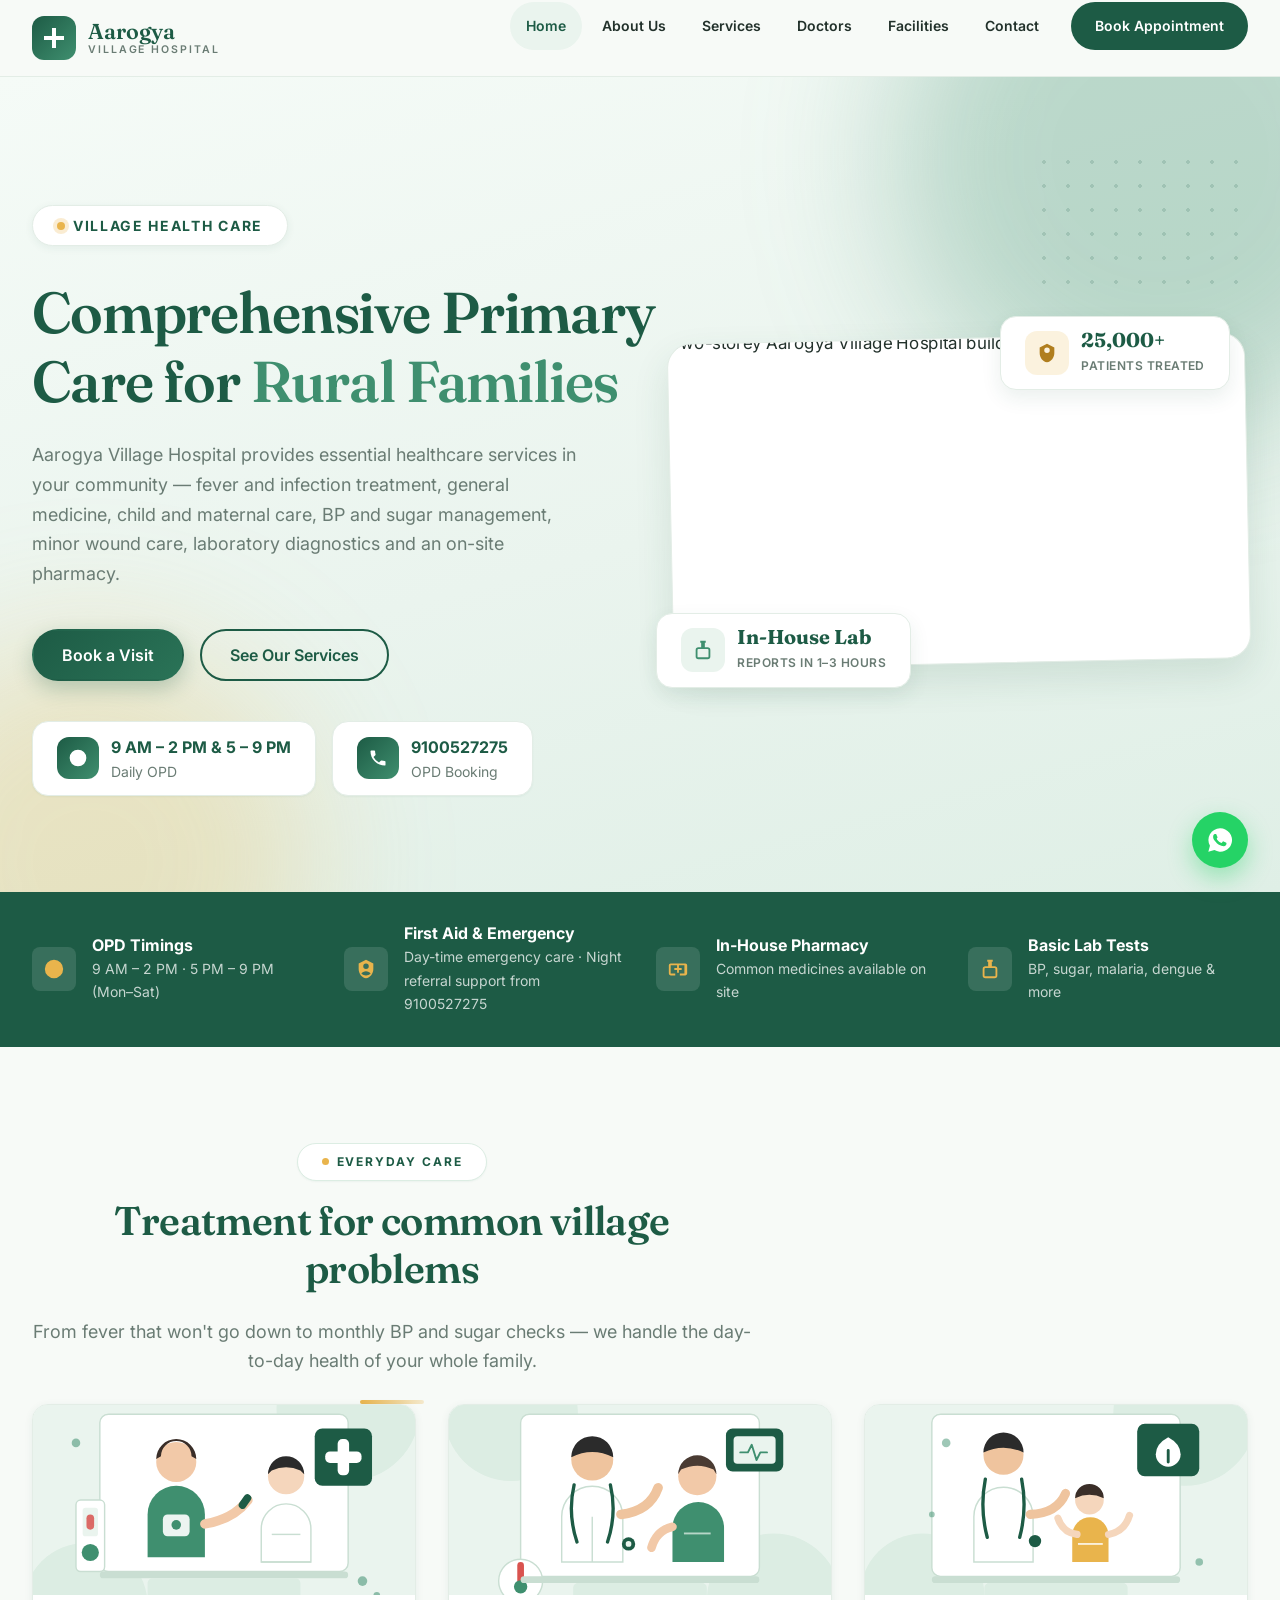
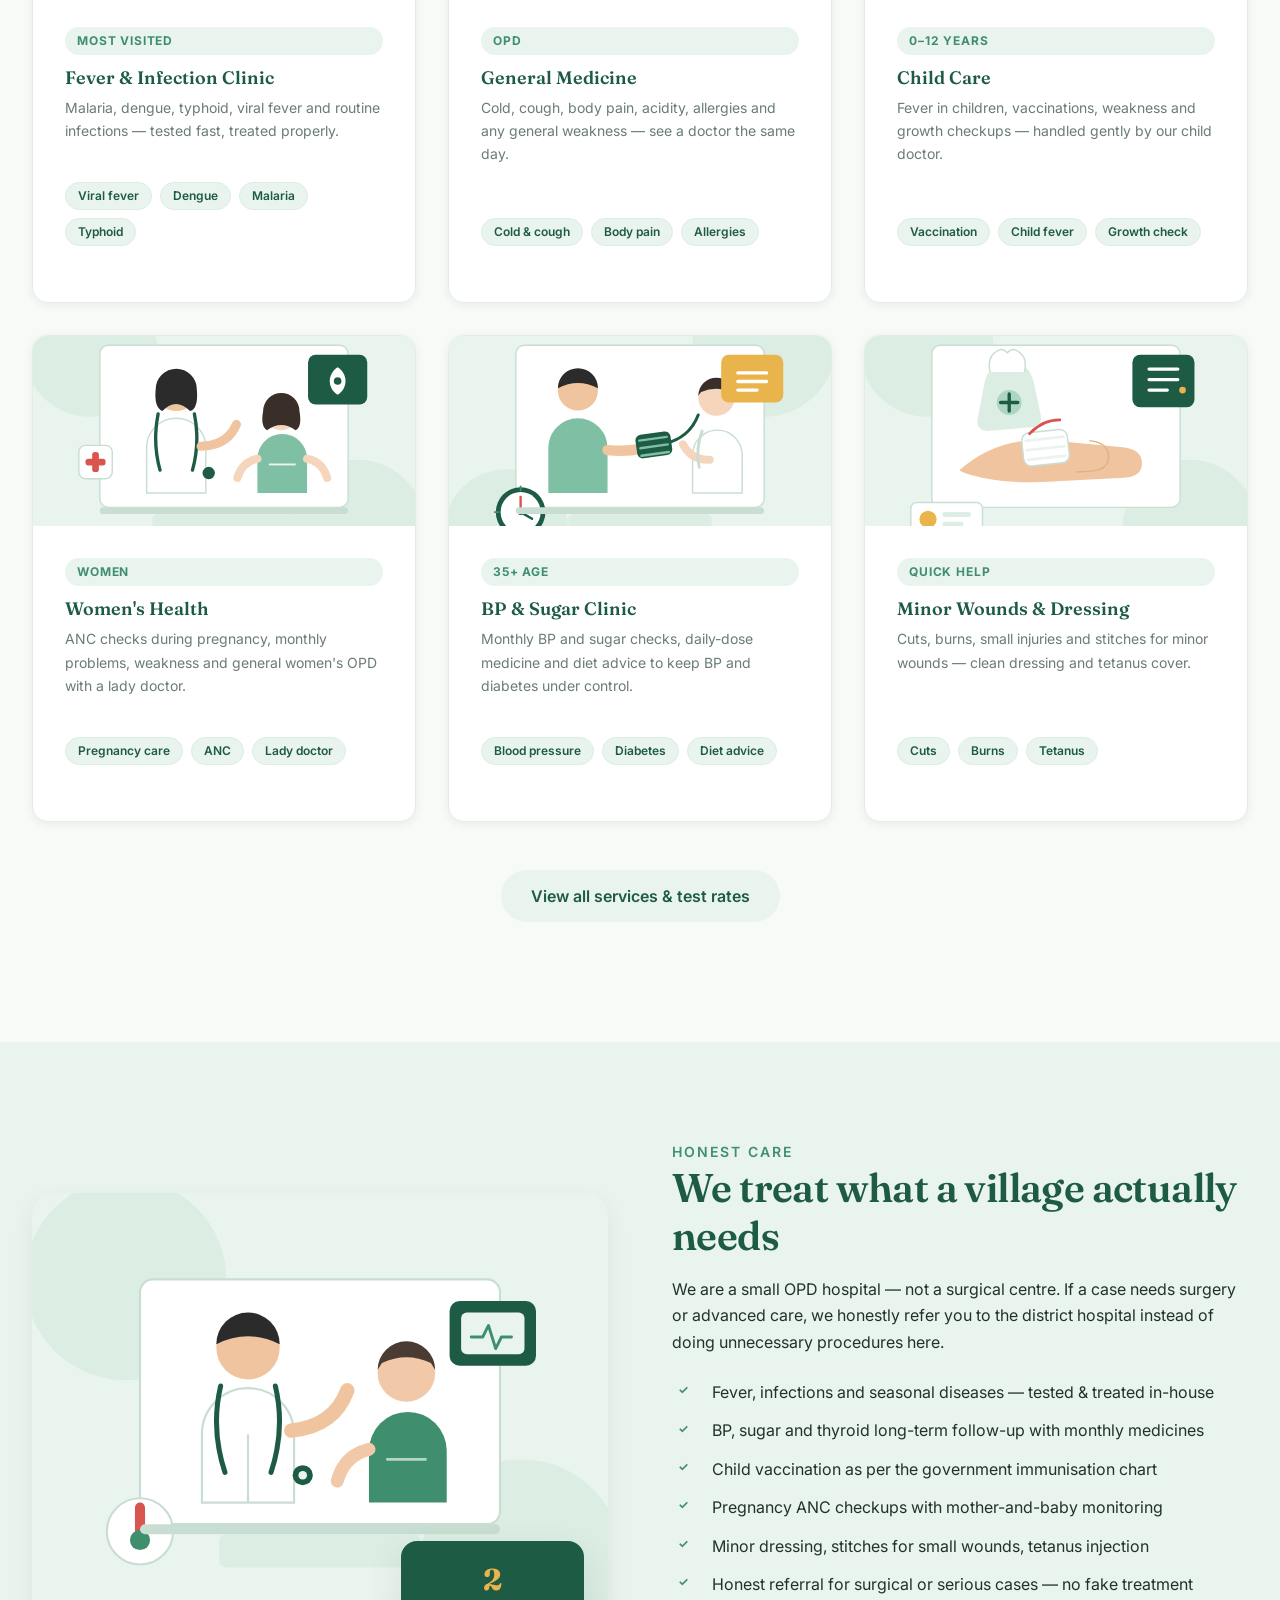
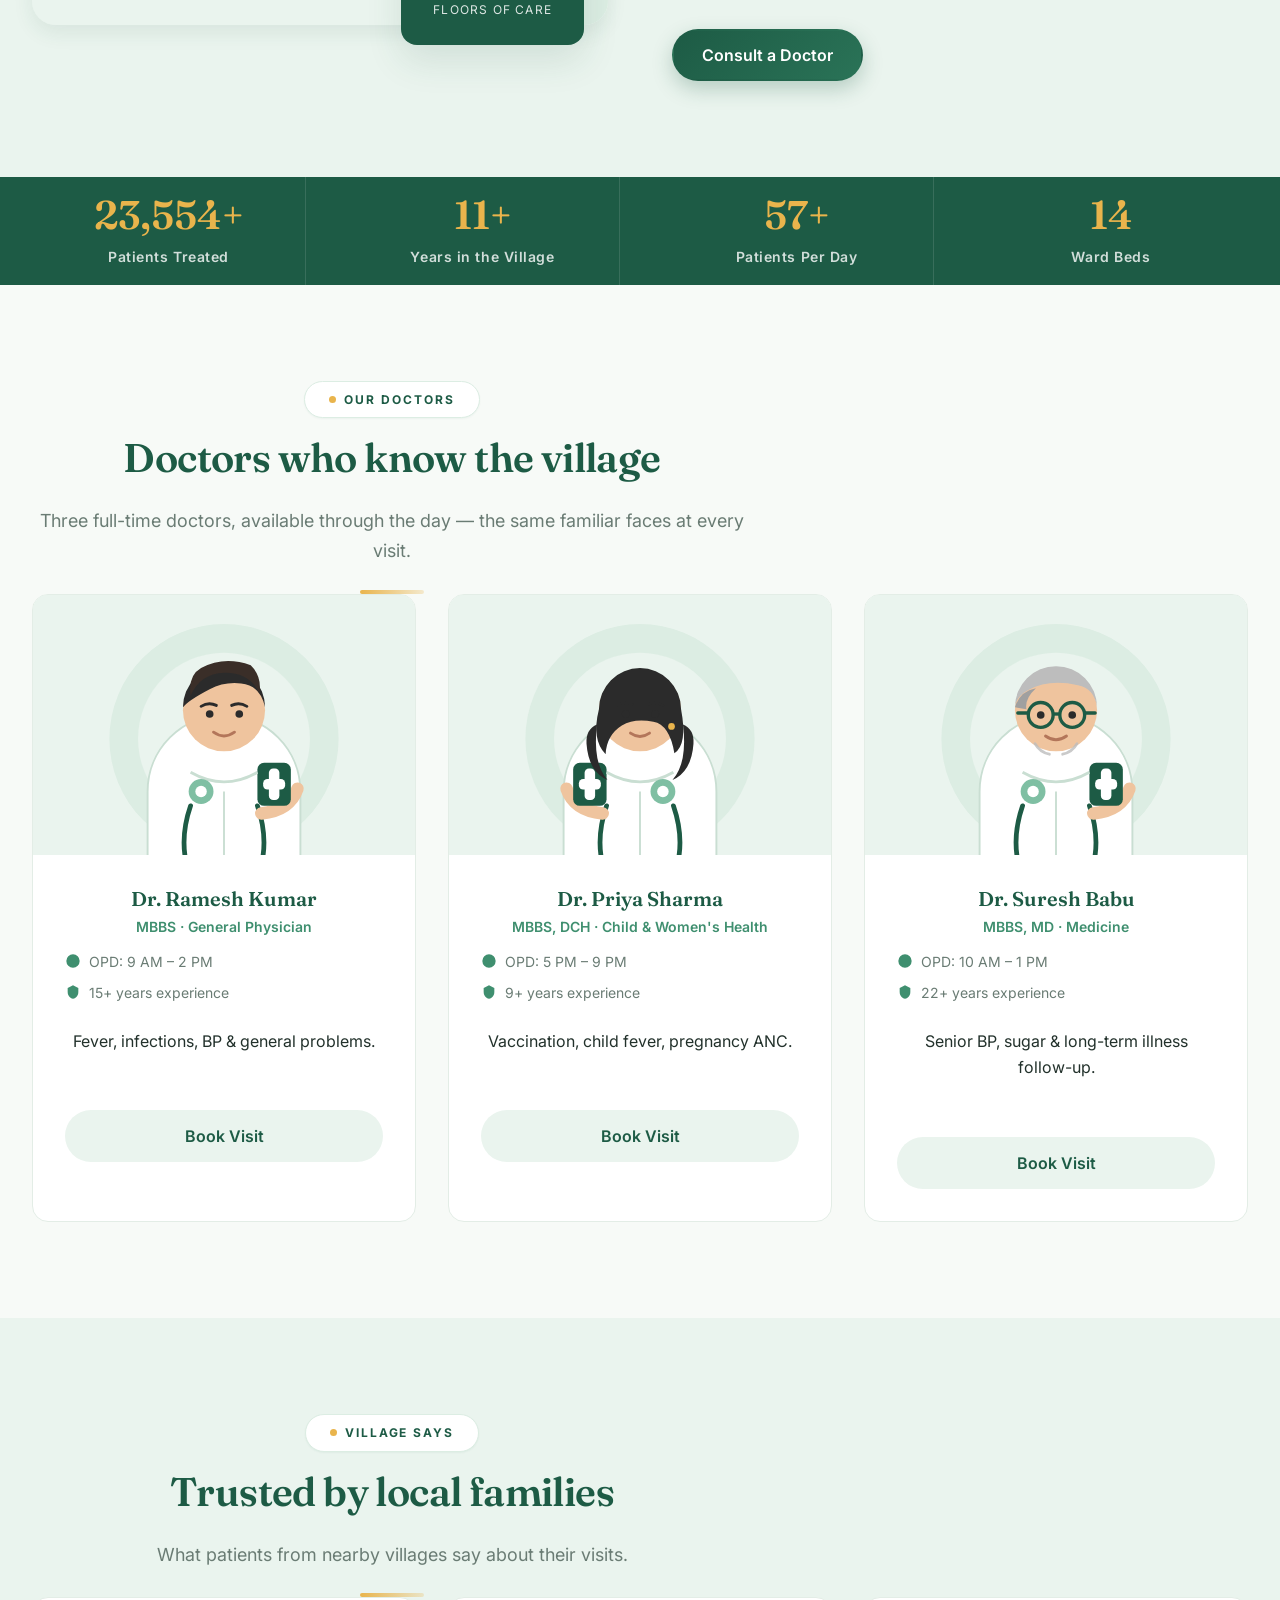
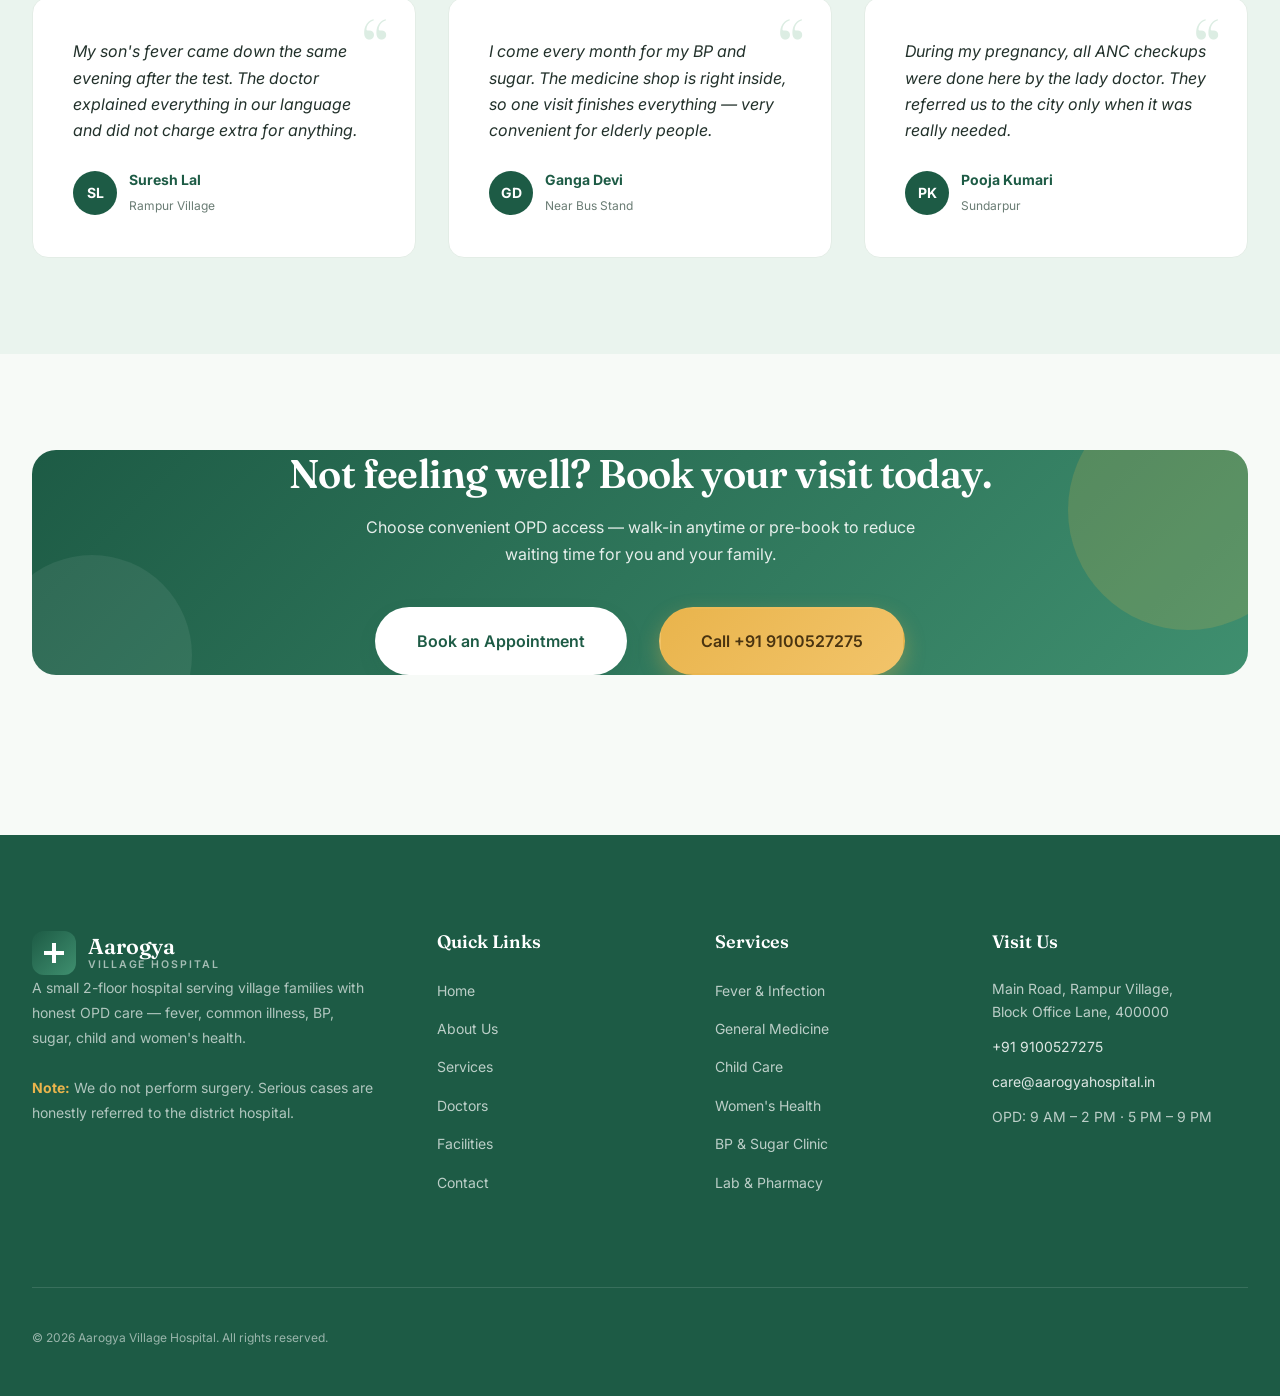
==== commit b86e914b: "Redesign interface: split hero, gradient page heroes, richer cards and buttons, fail-safe scroll rev" ====
--- a/index.html
+++ b/index.html
@@ -13,6 +13,7 @@
   <link href="https://fonts.googleapis.com/css2?family=Fraunces:opsz,wght@9..144,500;9..144,600;9..144,700&family=Inter:wght@400;500;600;700&display=swap" rel="stylesheet" />
   <link rel="stylesheet" href="styles.css" />
   <link rel="icon" type="image/svg+xml" href="data:image/svg+xml,%3Csvg xmlns='http://www.w3.org/2000/svg' viewBox='0 0 64 64'%3E%3Crect width='64' height='64' rx='14' fill='%231D5B45'/%3E%3Cg fill='%23FFFFFF'%3E%3Crect x='27' y='14' width='10' height='36' rx='4'/%3E%3Crect x='14' y='27' width='36' height='10' rx='4'/%3E%3C/g%3E%3C/svg%3E" />
+  <script>document.documentElement.classList.add('js');</script>
 </head>
 <body>
 
@@ -58,33 +59,56 @@
 
   <!-- ======================== HERO ======================== -->
   <section class="hero" aria-label="Welcome">
-    <div class="hero__bg">
-      <img src="assets/images/hero.svg" alt="Two-storey Aarogya Village Hospital building with garden entrance" width="1600" height="900" loading="eager" />
-    </div>
-    <div class="hero__overlay" aria-hidden="true"></div>
-    <div class="container">
-      <div class="hero__content reveal">
-        <div class="hero__eyebrow">Village Health Care</div>
-        <h1>Comprehensive Primary Care for Rural Families</h1>
-        <p class="hero__subtitle">
-          Aarogya Village Hospital provides essential healthcare services in your community, including fever and infection treatment, general medicine, child and maternal care, hypertension and diabetes management, minor wound care, laboratory diagnostics, and on-site pharmacy services.
-        </p>
-        <div class="hero__cta">
-          <a href="contact.html" class="btn btn--primary">Book a Visit</a>
-          <a href="services.html" class="btn btn--outline">See Our Services</a>
-        </div>
-        <div class="hero__meta">
-          <div class="hero__meta-item">
-            <div class="hero__meta-icon" aria-hidden="true">
-              <svg viewBox="0 0 24 24"><path d="M12 2a10 10 0 1 0 0 20 10 10 0 0 0 0-20zm1 10.6V7h-2v6.4l4.5 2.7 1-1.7z"/></svg>
+    <div class="hero__deco" aria-hidden="true">
+      <span class="hero__blob hero__blob--1"></span>
+      <span class="hero__blob hero__blob--2"></span>
+      <span class="hero__dots"></span>
+    </div>
+    <div class="container">
+      <div class="hero__grid">
+        <div class="hero__content reveal">
+          <div class="hero__eyebrow">Village Health Care</div>
+          <h1>Comprehensive Primary Care for <em>Rural Families</em></h1>
+          <p class="hero__subtitle">
+            Aarogya Village Hospital provides essential healthcare services in your community — fever and infection
+            treatment, general medicine, child and maternal care, BP and sugar management, minor wound care, laboratory
+            diagnostics and an on-site pharmacy.
+          </p>
+          <div class="hero__cta">
+            <a href="contact.html" class="btn btn--primary">Book a Visit</a>
+            <a href="services.html" class="btn btn--outline">See Our Services</a>
+          </div>
+          <div class="hero__meta">
+            <div class="hero__meta-item">
+              <div class="hero__meta-icon" aria-hidden="true">
+                <svg viewBox="0 0 24 24"><path d="M12 2a10 10 0 1 0 0 20 10 10 0 0 0 0-20zm1 10.6V7h-2v6.4l4.5 2.7 1-1.7z"/></svg>
+              </div>
+              <div><strong>9 AM – 2 PM &amp; 5 – 9 PM</strong>Daily OPD</div>
             </div>
-            <div><strong>9 AM – 2 PM &amp; 5 – 9 PM</strong>Daily OPD</div>
-          </div>
-          <div class="hero__meta-item">
-            <div class="hero__meta-icon" aria-hidden="true">
-              <svg viewBox="0 0 24 24"><path d="M6.6 10.8a15.1 15.1 0 0 0 6.6 6.6l2.2-2.2a1 1 0 0 1 1-.25 11.4 11.4 0 0 0 3.6.57 1 1 0 0 1 1 1V20a1 1 0 0 1-1 1A17 17 0 0 1 3 4a1 1 0 0 1 1-1h3.5a1 1 0 0 1 1 1c0 1.25.2 2.45.57 3.6a1 1 0 0 1-.25 1z"/></svg>
+            <div class="hero__meta-item">
+              <div class="hero__meta-icon" aria-hidden="true">
+                <svg viewBox="0 0 24 24"><path d="M6.6 10.8a15.1 15.1 0 0 0 6.6 6.6l2.2-2.2a1 1 0 0 1 1-.25 11.4 11.4 0 0 0 3.6.57 1 1 0 0 1 1 1V20a1 1 0 0 1-1 1A17 17 0 0 1 3 4a1 1 0 0 1 1-1h3.5a1 1 0 0 1 1 1c0 1.25.2 2.45.57 3.6a1 1 0 0 1-.25 1z"/></svg>
+              </div>
+              <div><strong>9100527275</strong>OPD Booking</div>
             </div>
-            <div><strong>9100527275</strong>OPD Booking</div>
+          </div>
+        </div>
+
+        <div class="hero__visual reveal">
+          <div class="hero__frame">
+            <img src="assets/images/hero.svg" alt="Two-storey Aarogya Village Hospital building with garden entrance" width="1600" height="900" loading="eager" />
+          </div>
+          <div class="hero__float hero__float--top">
+            <div class="hero__float-icon" aria-hidden="true">
+              <svg viewBox="0 0 24 24"><path d="M12 2 4 6v6c0 5 3.4 9.7 8 10 4.6-.3 8-5 8-10V6zm0 4a3 3 0 1 1 0 6 3 3 0 0 1 0-6z"/></svg>
+            </div>
+            <div><strong>25,000+</strong><span>Patients Treated</span></div>
+          </div>
+          <div class="hero__float hero__float--bottom">
+            <div class="hero__float-icon" aria-hidden="true">
+              <svg viewBox="0 0 24 24"><path d="M9 2v2h1v5H7a3 3 0 0 0-3 3v7a3 3 0 0 0 3 3h10a3 3 0 0 0 3-3v-7a3 3 0 0 0-3-3h-3V4h1V2zm-2 9h10a1 1 0 0 1 1 1v7a1 1 0 0 1-1 1H7a1 1 0 0 1-1-1v-7a1 1 0 0 1 1-1z"/></svg>
+            </div>
+            <div><strong>In-House Lab</strong><span>Reports in 1–3 Hours</span></div>
           </div>
         </div>
       </div>
--- a/styles.css
+++ b/styles.css
@@ -116,23 +116,32 @@
 
 .container { max-width: var(--container); margin: 0 auto; padding: 0 var(--pad); position: relative; }
 
-.section-header { text-align: center; max-width: 680px; margin: 0 auto var(--sp-14); }
+.section-header { text-align: center; max-width: 720px; margin: 0 auto var(--sp-14); }
 .section-header .eyebrow {
-  display: inline-block;
-  font-size: var(--fs-sm);
-  font-weight: 600;
-  letter-spacing: 0.14em;
+  display: inline-flex; align-items: center; gap: var(--sp-2);
+  font-size: var(--fs-xs);
+  font-weight: 700;
+  letter-spacing: 0.16em;
   text-transform: uppercase;
-  color: var(--secondary);
-  margin-bottom: var(--sp-3);
+  color: var(--primary);
+  background: var(--surface);
+  border: 1px solid var(--tint-strong);
+  box-shadow: var(--shadow-xs);
+  padding: var(--sp-2) var(--sp-5);
+  border-radius: var(--r-full);
+  margin-bottom: var(--sp-4);
+}
+.section-header .eyebrow::before {
+  content: ''; width: 7px; height: 7px; border-radius: 50%;
+  background: var(--accent);
 }
 .section-header h2 { margin-bottom: var(--sp-5); }
 .section-header p { font-size: var(--fs-lg); color: var(--muted); margin-bottom: 0; }
 .section-header::after {
   content: '';
   display: block;
-  width: 52px; height: 3px;
-  background: var(--accent);
+  width: 64px; height: 4px;
+  background: linear-gradient(90deg, var(--accent), rgba(233, 180, 76, 0.25));
   border-radius: 2px;
   margin: var(--sp-5) auto 0;
 }
@@ -156,26 +165,32 @@
 }
 .btn svg { width: 1.15rem; height: 1.15rem; fill: currentColor; }
 
-.btn--primary { background: var(--primary); color: var(--white); box-shadow: var(--shadow-sm); }
+.btn--primary {
+  background: linear-gradient(135deg, var(--primary), #2A7357);
+  color: var(--white);
+  box-shadow: 0 8px 20px rgba(29, 91, 69, 0.25);
+}
 .btn--primary:hover {
-  background: var(--secondary); color: var(--white);
-  transform: translateY(-2px); box-shadow: var(--shadow-md);
+  background: linear-gradient(135deg, var(--secondary), var(--primary));
+  color: var(--white);
+  transform: translateY(-3px);
+  box-shadow: 0 14px 30px rgba(29, 91, 69, 0.32);
 }
 
 .btn--outline { background: transparent; color: var(--primary); border-color: var(--primary); }
-.btn--outline:hover { background: var(--primary); color: var(--white); transform: translateY(-2px); }
-
-.btn--soft { background: var(--tint); color: var(--primary); }
-.btn--soft:hover { background: var(--tint-strong); color: var(--primary); }
-
-.btn--white { background: var(--white); color: var(--primary); box-shadow: var(--shadow-sm); }
-.btn--white:hover { background: var(--tint); color: var(--primary); transform: translateY(-2px); }
-
-.btn--accent { background: var(--accent); color: #4A3410; }
-.btn--accent:hover { background: #F2C46A; color: #4A3410; transform: translateY(-2px); }
-
-.btn--whatsapp { background: var(--whatsapp); color: var(--white); }
-.btn--whatsapp:hover { background: #1EB95A; color: var(--white); transform: translateY(-2px); }
+.btn--outline:hover { background: var(--primary); color: var(--white); transform: translateY(-3px); box-shadow: 0 10px 24px rgba(29, 91, 69, 0.22); }
+
+.btn--soft { background: var(--tint); color: var(--primary); border-color: transparent; }
+.btn--soft:hover { background: var(--primary); color: var(--white); transform: translateY(-3px); box-shadow: 0 10px 24px rgba(29, 91, 69, 0.22); }
+
+.btn--white { background: var(--white); color: var(--primary); box-shadow: var(--shadow-md); }
+.btn--white:hover { background: var(--tint); color: var(--primary); transform: translateY(-3px); box-shadow: var(--shadow-lg); }
+
+.btn--accent { background: linear-gradient(135deg, var(--accent), #F2C46A); color: #4A3410; box-shadow: 0 8px 20px rgba(233, 180, 76, 0.35); }
+.btn--accent:hover { background: #F2C46A; color: #4A3410; transform: translateY(-3px); box-shadow: 0 14px 30px rgba(233, 180, 76, 0.45); }
+
+.btn--whatsapp { background: var(--whatsapp); color: var(--white); box-shadow: 0 8px 20px rgba(37, 211, 102, 0.3); }
+.btn--whatsapp:hover { background: #1EB95A; color: var(--white); transform: translateY(-3px); box-shadow: 0 14px 30px rgba(37, 211, 102, 0.4); }
 
 .btn--full { width: 100%; }
 
@@ -288,22 +303,30 @@
 }
 .mobile-overlay--open { opacity: 1; visibility: visible; }
 
-/* ============================ HERO (light) ============================ */
+/* ============================ HERO (split, feature-rich) ============================ */
 .hero {
   position: relative;
-  min-height: 620px;
-  display: flex;
-  align-items: center;
   overflow: hidden;
-  background: linear-gradient(180deg, #F4FAF6 0%, var(--tint) 100%);
-}
-.hero__bg { position: absolute; inset: 0; z-index: 0; }
-.hero__bg img { width: 100%; height: 100%; object-fit: cover; }
-.hero__overlay {
-  position: absolute; inset: 0; z-index: 1;
-  background: linear-gradient(100deg, rgba(247,250,247,0.97) 0%, rgba(247,250,247,0.88) 42%, rgba(247,250,247,0.35) 72%, rgba(247,250,247,0.15) 100%);
-}
-.hero__content { position: relative; z-index: 2; max-width: 640px; padding: var(--sp-24) 0; }
+  background: linear-gradient(165deg, #F5FBF7 0%, var(--tint) 55%, #DFEFE6 100%);
+  padding: var(--sp-24) 0 var(--sp-20);
+}
+.hero__deco { position: absolute; inset: 0; z-index: 0; pointer-events: none; }
+.hero__blob { position: absolute; border-radius: 50%; filter: blur(70px); }
+.hero__blob--1 { width: 540px; height: 540px; top: -190px; right: -150px; background: rgba(63, 143, 111, 0.30); }
+.hero__blob--2 { width: 440px; height: 440px; bottom: -190px; left: -130px; background: rgba(233, 180, 76, 0.26); }
+.hero__dots {
+  position: absolute; top: 9%; right: 3%;
+  width: 210px; height: 150px;
+  background-image: radial-gradient(rgba(29, 91, 69, 0.16) 2px, transparent 2px);
+  background-size: 24px 24px;
+}
+.hero__grid {
+  position: relative; z-index: 2;
+  display: grid; grid-template-columns: 1fr;
+  gap: var(--sp-14); align-items: center;
+}
+@media (min-width: 960px) { .hero__grid { grid-template-columns: 1.05fr 0.95fr; } }
+.hero__content { max-width: 640px; }
 
 .hero__eyebrow {
   display: inline-flex; align-items: center; gap: var(--sp-2);
@@ -315,47 +338,140 @@
   padding: var(--sp-2) var(--sp-5);
   border-radius: var(--r-full);
   margin-bottom: var(--sp-6);
-  box-shadow: var(--shadow-xs);
+  box-shadow: var(--shadow-sm);
 }
 .hero__eyebrow::before {
   content: ''; width: 8px; height: 8px; border-radius: 50%;
   background: var(--accent);
-}
-
-.hero h1 { color: var(--primary); margin-bottom: var(--sp-5); font-size: clamp(2.25rem, 4.5vw, 3.5rem); }
+  box-shadow: 0 0 0 4px rgba(233, 180, 76, 0.25);
+}
+
+.hero h1 { color: var(--primary); margin-bottom: var(--sp-5); font-size: clamp(2.3rem, 4.6vw, 3.6rem); }
 .hero h1 em { font-style: normal; color: var(--secondary); }
 
 .hero__subtitle {
   font-size: var(--fs-lg);
   color: var(--muted);
   margin-bottom: var(--sp-8);
-  max-width: 540px;
+  max-width: 560px;
 }
 
 .hero__cta { display: flex; flex-wrap: wrap; gap: var(--sp-4); margin-bottom: var(--sp-8); }
 
-.hero__meta { display: flex; flex-wrap: wrap; gap: var(--sp-6); }
-.hero__meta-item { display: flex; align-items: center; gap: var(--sp-3); font-size: var(--fs-sm); color: var(--muted); }
+.hero__meta { display: flex; flex-wrap: wrap; gap: var(--sp-4); }
+.hero__meta-item {
+  display: flex; align-items: center; gap: var(--sp-3);
+  font-size: var(--fs-sm); color: var(--muted);
+  background: var(--white);
+  border: 1px solid var(--border);
+  padding: var(--sp-3) var(--sp-5);
+  border-radius: var(--r-xl);
+  box-shadow: var(--shadow-xs);
+}
 .hero__meta-item strong { display: block; color: var(--primary); font-size: var(--fs-base); }
 .hero__meta-icon {
-  width: 40px; height: 40px; border-radius: var(--r-md);
-  background: var(--white); border: 1px solid var(--border);
+  width: 42px; height: 42px; border-radius: var(--r-lg);
+  background: linear-gradient(135deg, var(--primary), var(--secondary));
   display: flex; align-items: center; justify-content: center;
-  color: var(--secondary); flex-shrink: 0;
+  color: var(--white); flex-shrink: 0;
 }
 .hero__meta-icon svg { width: 20px; height: 20px; fill: currentColor; }
 
-/* Inner page hero */
+/* Hero visual — framed illustration + floating trust cards */
+.hero__visual { position: relative; }
+.hero__frame {
+  position: relative;
+  border-radius: var(--r-2xl);
+  overflow: hidden;
+  background: var(--surface);
+  border: 1px solid var(--border);
+  box-shadow: var(--shadow-lg);
+  transform: rotate(-1.2deg);
+}
+.hero__frame img { width: 100%; height: auto; display: block; transform: rotate(1.2deg) scale(1.06); }
+.hero__float {
+  position: absolute;
+  background: var(--white);
+  border: 1px solid var(--border);
+  border-radius: var(--r-xl);
+  padding: var(--sp-3) var(--sp-5);
+  box-shadow: var(--shadow-md);
+  display: flex; align-items: center; gap: var(--sp-3);
+  z-index: 3;
+}
+.hero__float strong { display: block; font-family: var(--font-display); color: var(--primary); font-size: var(--fs-xl); line-height: 1.1; }
+.hero__float span { font-size: var(--fs-xs); color: var(--muted); font-weight: 600; letter-spacing: 0.04em; text-transform: uppercase; }
+.hero__float--top { top: -22px; right: 18px; }
+.hero__float--bottom { bottom: -24px; left: -14px; }
+.hero__float-icon {
+  width: 44px; height: 44px; border-radius: var(--r-lg);
+  background: var(--tint); color: var(--secondary);
+  display: flex; align-items: center; justify-content: center;
+  flex-shrink: 0;
+}
+.hero__float-icon svg { width: 22px; height: 22px; fill: currentColor; }
+.hero__float--top .hero__float-icon { background: rgba(233, 180, 76, 0.18); color: #B07E1E; }
+
+@media (max-width: 640px) {
+  .hero__float--top { right: 6px; top: -16px; }
+  .hero__float--bottom { left: 4px; bottom: -18px; }
+  .hero__float { padding: var(--sp-2) var(--sp-4); }
+  .hero__float strong { font-size: var(--fs-lg); }
+}
+
+/* Inner page hero — rich gradient banner with decorative shapes */
 .page-hero {
-  background: linear-gradient(135deg, var(--tint) 0%, #F4FAF6 100%);
-  border-bottom: 1px solid var(--border);
-  padding: var(--sp-16) 0;
+  position: relative;
+  background: linear-gradient(135deg, var(--primary) 0%, #2A7357 55%, var(--secondary) 100%);
+  padding: var(--sp-20) 0;
   text-align: center;
-}
-.page-hero h1 { margin-bottom: var(--sp-4); }
-.page-hero p { font-size: var(--fs-lg); color: var(--muted); max-width: 620px; margin: 0 auto; }
-.breadcrumb { display: flex; justify-content: center; gap: var(--sp-2); font-size: var(--fs-sm); color: var(--muted); margin-top: var(--sp-5); }
-.breadcrumb a { color: var(--secondary); font-weight: 600; }
+  overflow: hidden;
+  isolation: isolate;
+}
+.page-hero::before {
+  content: '';
+  position: absolute; top: -140px; right: -100px;
+  width: 380px; height: 380px; border-radius: 50%;
+  background: rgba(233, 180, 76, 0.18);
+  z-index: -1;
+}
+.page-hero::after {
+  content: '';
+  position: absolute; bottom: -180px; left: -120px;
+  width: 420px; height: 420px; border-radius: 50%;
+  background: rgba(255, 255, 255, 0.07);
+  z-index: -1;
+}
+.page-hero .container { position: relative; }
+.page-hero h1 { color: var(--white); margin-bottom: var(--sp-4); font-size: clamp(2.1rem, 4.2vw, 3.25rem); }
+.page-hero p { font-size: var(--fs-lg); color: rgba(255, 255, 255, 0.85); max-width: 660px; margin: 0 auto; }
+.page-hero .eyebrow {
+  display: inline-flex; align-items: center; gap: var(--sp-2);
+  font-size: var(--fs-xs); font-weight: 700;
+  letter-spacing: 0.16em; text-transform: uppercase;
+  color: #4A3410;
+  background: var(--accent);
+  padding: var(--sp-2) var(--sp-5);
+  border-radius: var(--r-full);
+  margin-bottom: var(--sp-5);
+  box-shadow: 0 6px 18px rgba(0, 0, 0, 0.18);
+}
+.breadcrumb {
+  display: flex; justify-content: center; gap: var(--sp-2);
+  font-size: var(--fs-sm); color: rgba(255, 255, 255, 0.7);
+  margin-top: var(--sp-6);
+  background: rgba(255, 255, 255, 0.12);
+  border: 1px solid rgba(255, 255, 255, 0.22);
+  padding: var(--sp-2) var(--sp-5);
+  border-radius: var(--r-full);
+  width: fit-content;
+  margin-left: auto;
+  margin-right: auto;
+  backdrop-filter: blur(6px);
+}
+.breadcrumb a { color: var(--white); font-weight: 600; }
+.breadcrumb a:hover { color: var(--accent); }
+.breadcrumb span { color: rgba(255, 255, 255, 0.55); }
 
 /* ============================ INFO STRIP ============================ */
 .info-strip { background: var(--primary); color: var(--white); padding: var(--sp-6) 0; }
@@ -532,12 +648,23 @@
   border: 1px solid var(--border);
   border-radius: var(--r-xl);
   overflow: hidden;
+  position: relative;
+  box-shadow: var(--shadow-sm);
   transition: all var(--t-base);
 }
-.service-card:hover { transform: translateY(-6px); box-shadow: var(--shadow-lg); border-color: var(--tint-strong); }
-.service-card__media { height: 180px; overflow: hidden; background: var(--tint); }
+.service-card::before {
+  content: '';
+  position: absolute; top: 0; left: 0; right: 0; height: 4px;
+  background: linear-gradient(90deg, var(--secondary), var(--accent));
+  opacity: 0;
+  transition: opacity var(--t-base);
+  z-index: 2;
+}
+.service-card:hover { transform: translateY(-8px); box-shadow: var(--shadow-lg); border-color: var(--tint-strong); }
+.service-card:hover::before { opacity: 1; }
+.service-card__media { height: 190px; overflow: hidden; background: linear-gradient(135deg, var(--tint), var(--tint-strong)); position: relative; }
 .service-card__media img { width: 100%; height: 100%; object-fit: cover; transition: transform var(--t-slow); }
-.service-card:hover .service-card__media img { transform: scale(1.04); }
+.service-card:hover .service-card__media img { transform: scale(1.07); }
 .service-card__body { padding: var(--sp-6); flex: 1; display: flex; flex-direction: column; }
 .service-card__body h3 { font-size: var(--fs-lg); margin-bottom: var(--sp-2); }
 .service-card__body > p { color: var(--muted); font-size: var(--fs-sm); flex: 1; }
@@ -548,8 +675,12 @@
   display: flex; align-items: center; justify-content: space-between;
   font-size: var(--fs-sm); color: var(--muted);
 }
-.service-card__foot a { font-weight: 700; color: var(--secondary); }
-.service-card__foot a:hover { color: var(--primary); }
+.service-card__foot a {
+  font-weight: 700; color: var(--secondary);
+  display: inline-flex; align-items: center; gap: 4px;
+  transition: gap var(--t-fast);
+}
+.service-card__foot a:hover { color: var(--primary); gap: 8px; }
 
 /* ============================ DOCTORS ============================ */
 .doctor-grid { display: grid; grid-template-columns: 1fr; gap: var(--sp-6); }
@@ -834,7 +965,6 @@
 }
 @media (min-width: 768px) { .footer-bottom { flex-direction: row; justify-content: space-between; } }
 .footer-bottom p { font-size: var(--fs-xs); color: rgba(255,255,255,0.55); margin: 0; }
-.footer-disclaimer { font-size: var(--fs-xs); color: rgba(255,255,255,0.45); font-style: italic; max-width: 720px; line-height: 1.6; }
 
 /* ============================ FLOATING WHATSAPP ============================ */
 .fab-whatsapp {
@@ -858,12 +988,14 @@
 .text-center { text-align: center; }
 .mb-0 { margin-bottom: 0; }
 
-.reveal { opacity: 0; transform: translateY(24px); transition: opacity var(--t-slow), transform var(--t-slow); }
-.reveal.is-visible { opacity: 1; transform: translateY(0); }
+/* Reveal only hides content when JS is confirmed running — so a JS failure
+   can never leave a blank page. */
+.js .reveal { opacity: 0; transform: translateY(24px); transition: opacity var(--t-slow), transform var(--t-slow); }
+.js .reveal.is-visible { opacity: 1; transform: translateY(0); }
 
 @media (prefers-reduced-motion: reduce) {
   *, *::before, *::after { animation-duration: 0.01ms !important; transition-duration: 0.01ms !important; }
-  .reveal { opacity: 1; transform: none; }
+  .js .reveal { opacity: 1; transform: none; }
 }
 
 /* ============================ RESPONSIVE ============================ */
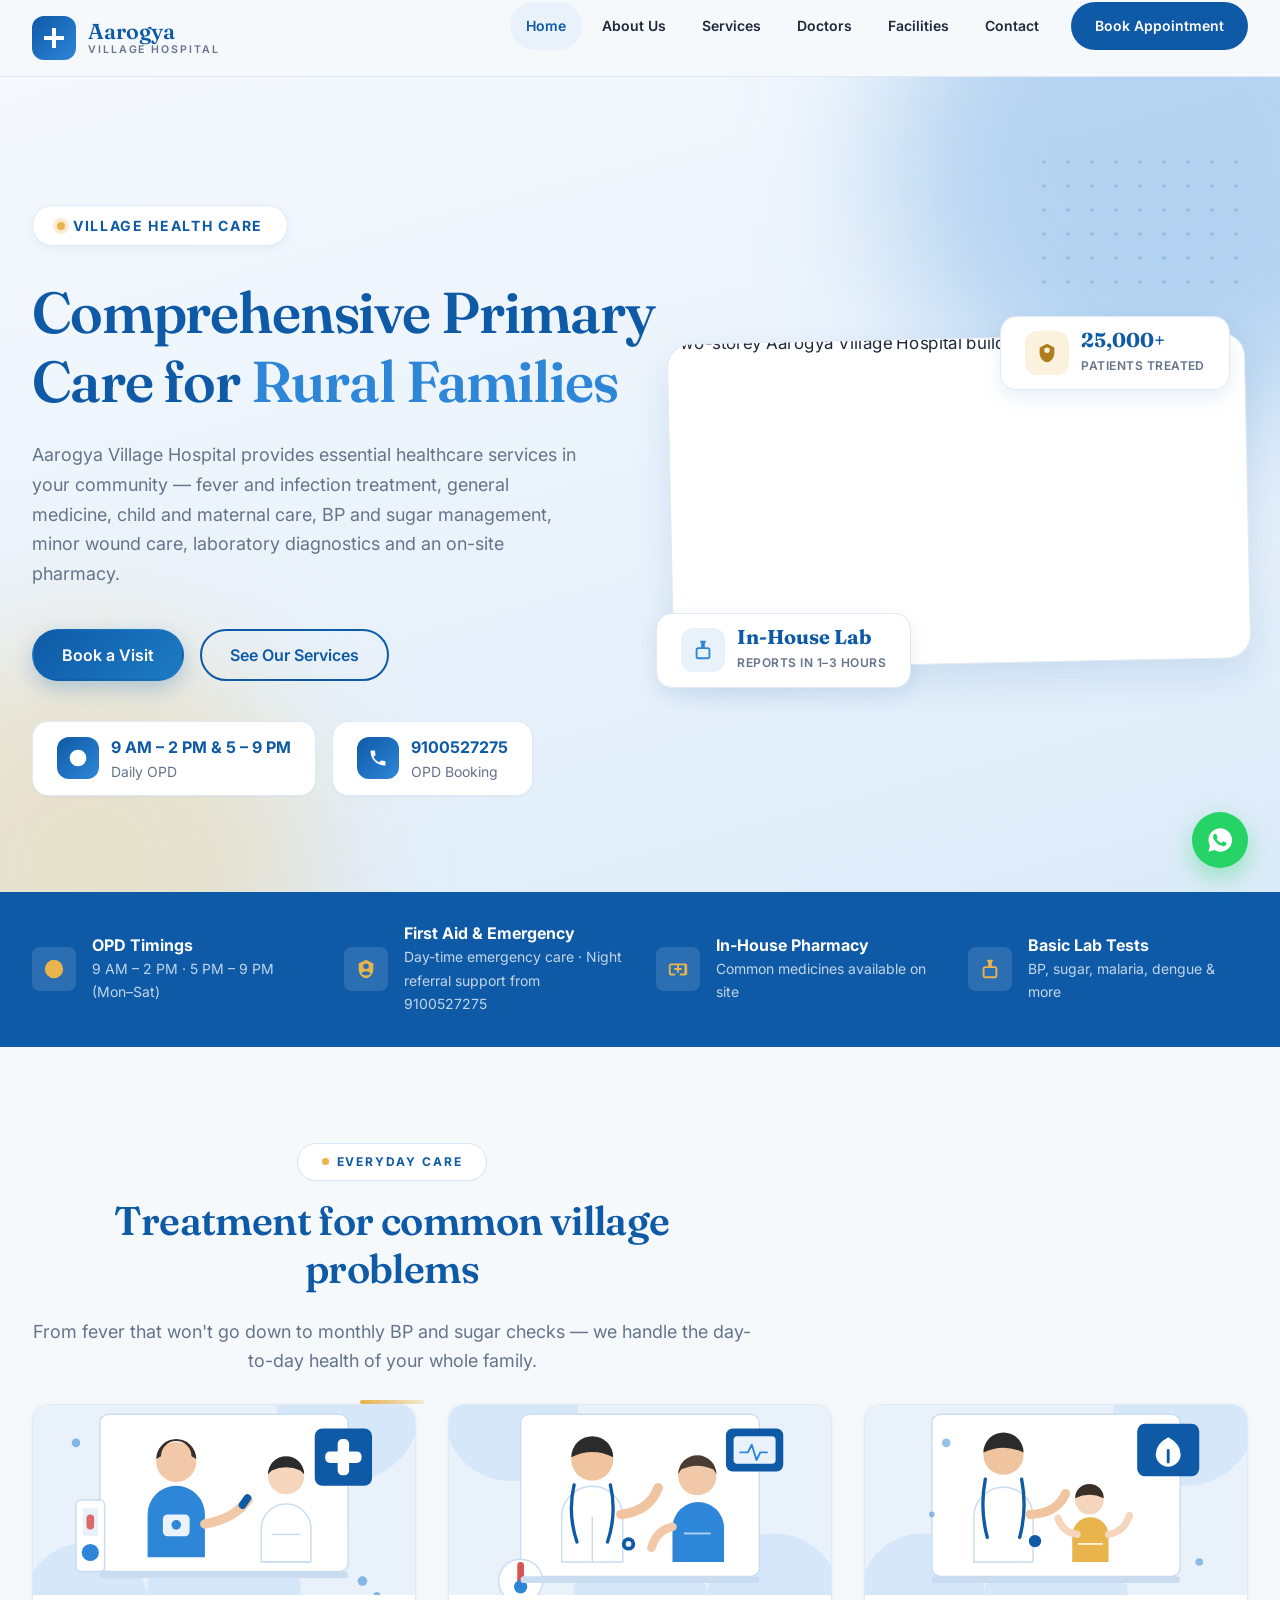
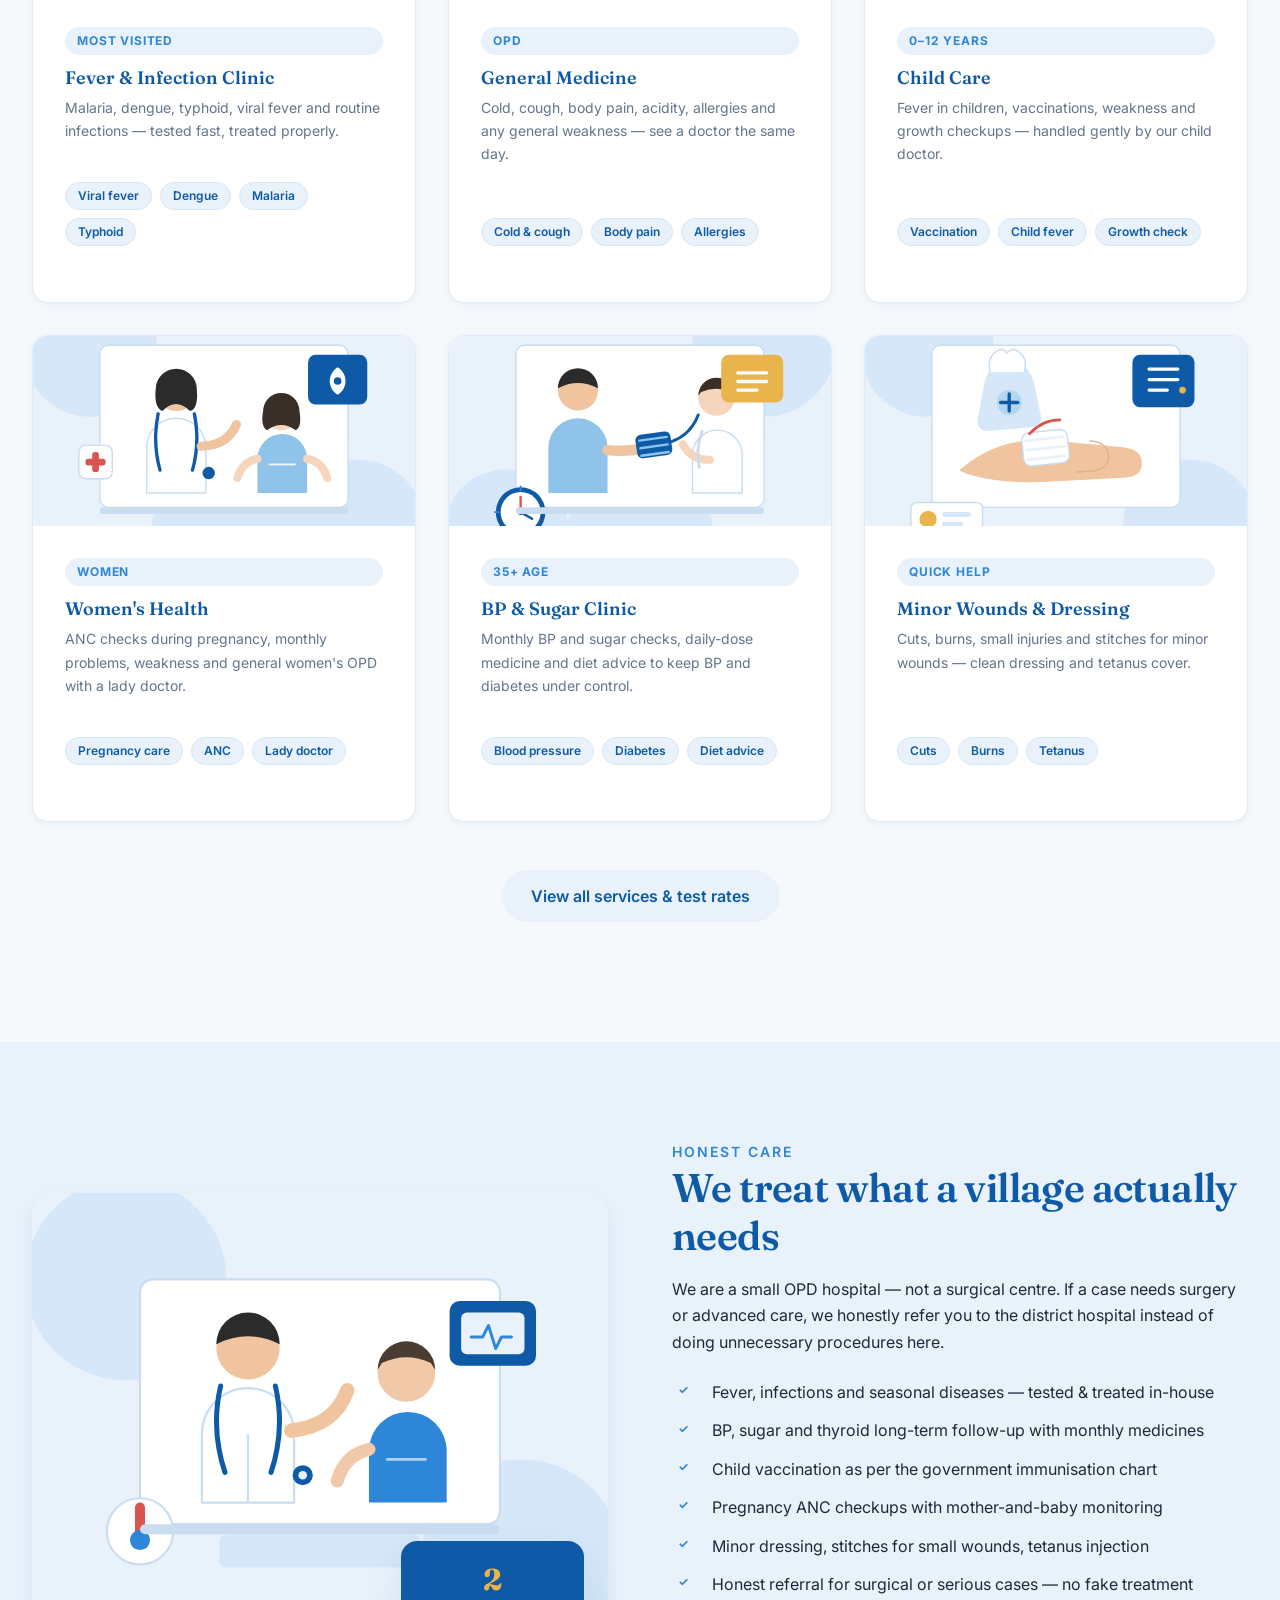
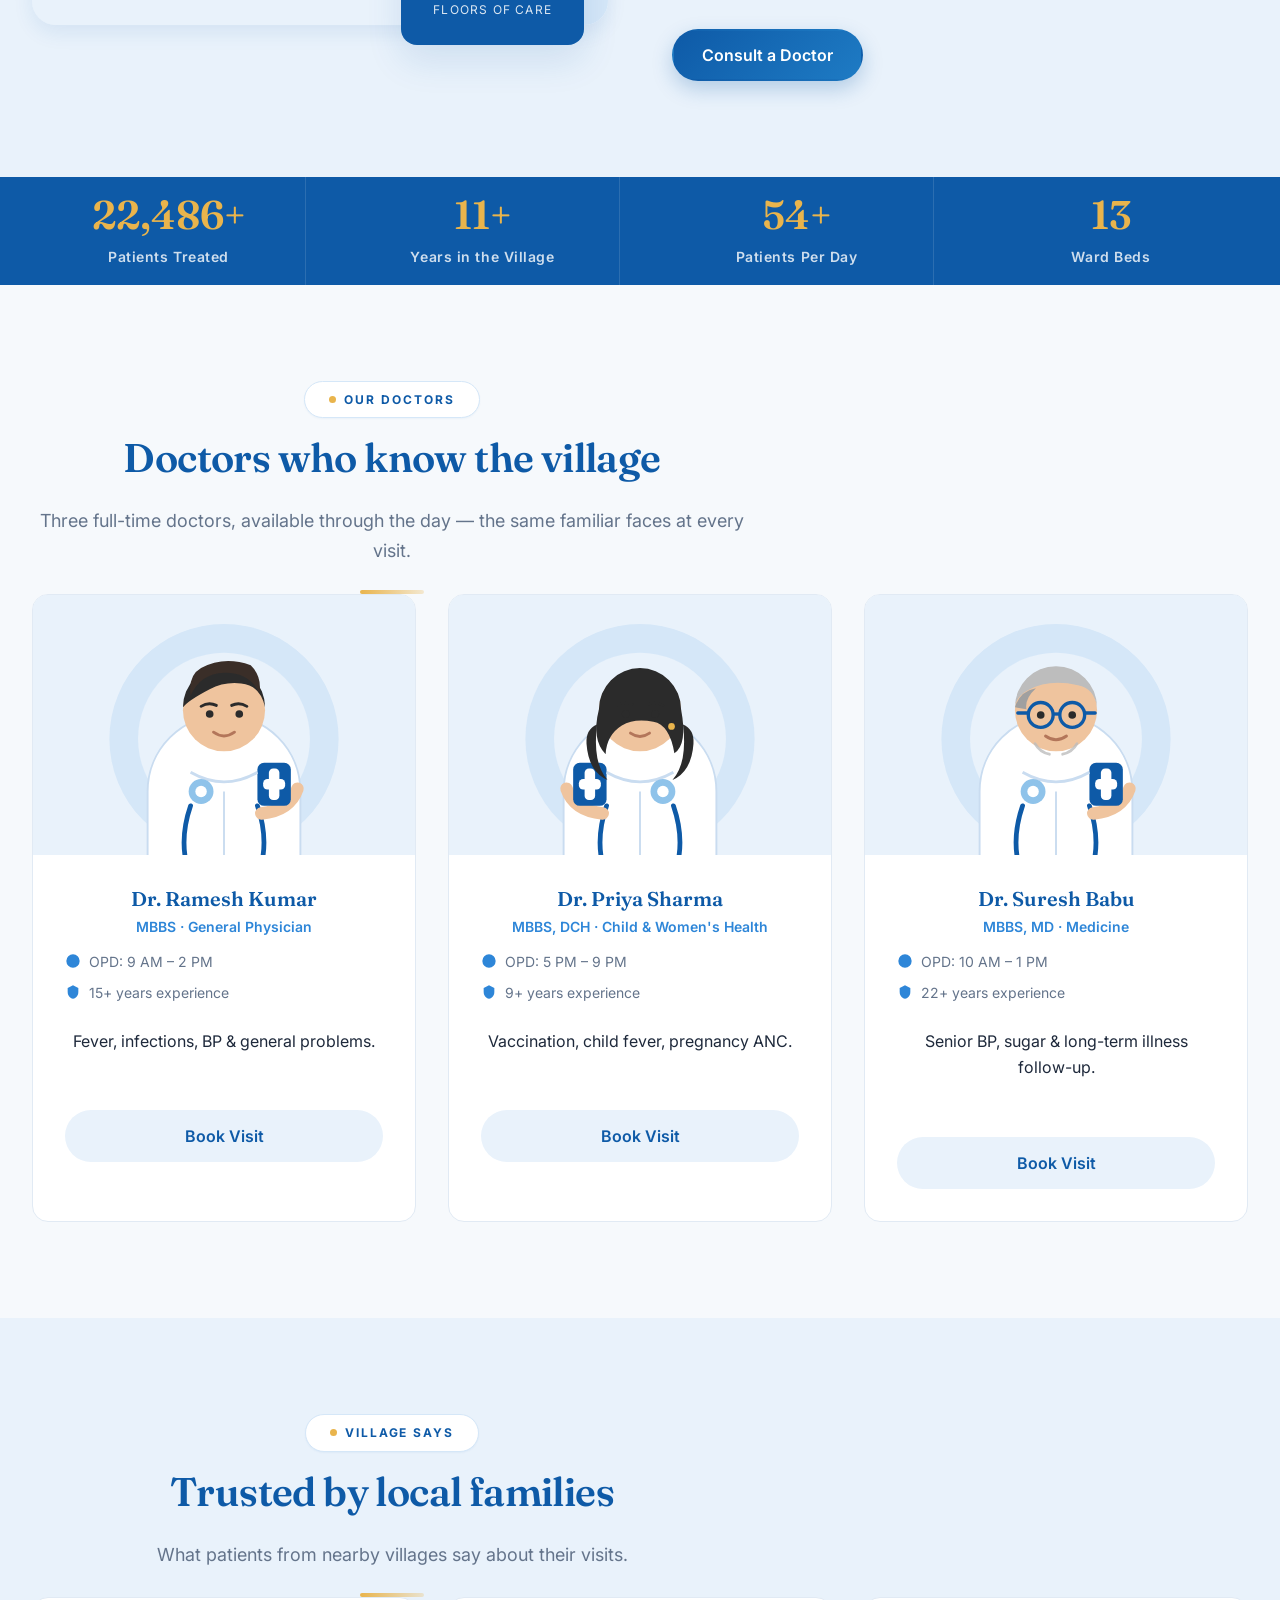
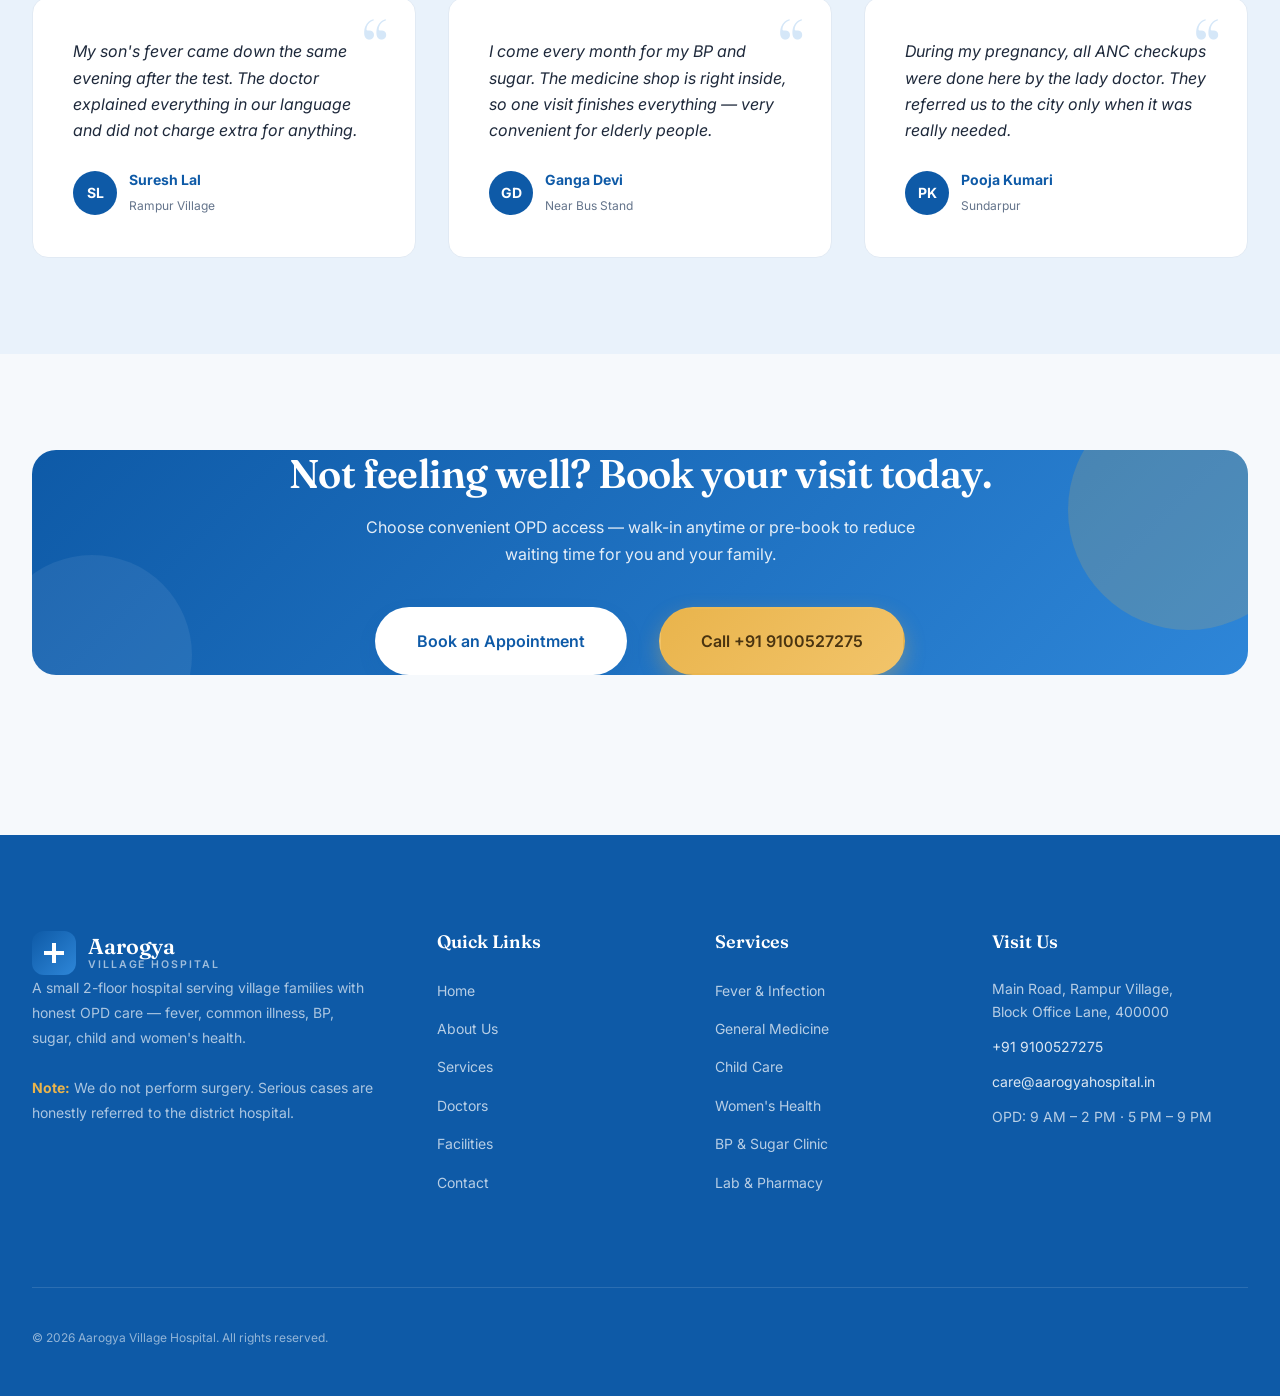
==== commit bf438060: "Recolor entire site from green to medical blue palette (CSS, HTML, favicon, 14 SVG illustrations)" ====
--- a/index.html
+++ b/index.html
@@ -7,12 +7,12 @@
   <meta name="description" content="Aarogya Village Hospital provides comprehensive primary healthcare services for rural communities, including fever and infection treatment, general medicine, maternal and child healthcare, hypertension and diabetes management, minor procedures, laboratory diagnostics, and in-house pharmacy services." />
   <meta name="keywords" content="village hospital, primary care, rural healthcare, Aarogya Village Hospital, medical clinic, doctor, nurse, health services" />
   <meta name="robots" content="index, follow" />
-  <meta name="theme-color" content="#1D5B45" />
+  <meta name="theme-color" content="#0E5AA7" />
   <link rel="preconnect" href="https://fonts.googleapis.com" />
   <link rel="preconnect" href="https://fonts.gstatic.com" crossorigin />
   <link href="https://fonts.googleapis.com/css2?family=Fraunces:opsz,wght@9..144,500;9..144,600;9..144,700&family=Inter:wght@400;500;600;700&display=swap" rel="stylesheet" />
   <link rel="stylesheet" href="styles.css" />
-  <link rel="icon" type="image/svg+xml" href="data:image/svg+xml,%3Csvg xmlns='http://www.w3.org/2000/svg' viewBox='0 0 64 64'%3E%3Crect width='64' height='64' rx='14' fill='%231D5B45'/%3E%3Cg fill='%23FFFFFF'%3E%3Crect x='27' y='14' width='10' height='36' rx='4'/%3E%3Crect x='14' y='27' width='36' height='10' rx='4'/%3E%3C/g%3E%3C/svg%3E" />
+  <link rel="icon" type="image/svg+xml" href="data:image/svg+xml,%3Csvg xmlns='http://www.w3.org/2000/svg' viewBox='0 0 64 64'%3E%3Crect width='64' height='64' rx='14' fill='%230E5AA7'/%3E%3Cg fill='%23FFFFFF'%3E%3Crect x='27' y='14' width='10' height='36' rx='4'/%3E%3Crect x='14' y='27' width='36' height='10' rx='4'/%3E%3C/g%3E%3C/svg%3E" />
   <script>document.documentElement.classList.add('js');</script>
 </head>
 <body>
--- a/styles.css
+++ b/styles.css
@@ -7,17 +7,17 @@
 
 :root {
   /* Palette — minimal, light, green */
-  --bg: #F7FAF7;
+  --bg: #F6F9FC;
   --surface: #FFFFFF;
-  --primary: #1D5B45;
-  --primary-rgb: 29, 91, 69;
-  --secondary: #3F8F6F;
-  --secondary-rgb: 63, 143, 111;
-  --tint: #EAF4EE;
-  --tint-strong: #DCEDE3;
-  --text: #22312B;
-  --muted: #6A7C74;
-  --border: #E3EDE6;
+  --primary: #0E5AA7;
+  --primary-rgb: 14, 90, 167;
+  --secondary: #2E86D8;
+  --secondary-rgb: 46, 134, 216;
+  --tint: #E9F2FB;
+  --tint-strong: #D5E7F8;
+  --text: #1E293B;
+  --muted: #64748B;
+  --border: #E1EAF4;
   --accent: #E9B44C;
   --accent-rgb: 233, 180, 76;
   --white: #FFFFFF;
@@ -58,10 +58,10 @@
   --t-slow: 500ms cubic-bezier(0.4, 0, 0.2, 1);
 
   /* Shadows — soft, green-tinted */
-  --shadow-xs: 0 1px 2px rgba(29, 91, 69, 0.05);
-  --shadow-sm: 0 2px 8px rgba(29, 91, 69, 0.07);
-  --shadow-md: 0 8px 20px rgba(29, 91, 69, 0.09);
-  --shadow-lg: 0 16px 36px rgba(29, 91, 69, 0.12);
+  --shadow-xs: 0 1px 2px rgba(14, 90, 167, 0.05);
+  --shadow-sm: 0 2px 8px rgba(14, 90, 167, 0.07);
+  --shadow-md: 0 8px 20px rgba(14, 90, 167, 0.09);
+  --shadow-lg: 0 16px 36px rgba(14, 90, 167, 0.12);
 
   --container: 1280px;
   --pad: 2rem;
@@ -166,22 +166,22 @@
 .btn svg { width: 1.15rem; height: 1.15rem; fill: currentColor; }
 
 .btn--primary {
-  background: linear-gradient(135deg, var(--primary), #2A7357);
+  background: linear-gradient(135deg, var(--primary), #1E7BC4);
   color: var(--white);
-  box-shadow: 0 8px 20px rgba(29, 91, 69, 0.25);
+  box-shadow: 0 8px 20px rgba(14, 90, 167, 0.25);
 }
 .btn--primary:hover {
   background: linear-gradient(135deg, var(--secondary), var(--primary));
   color: var(--white);
   transform: translateY(-3px);
-  box-shadow: 0 14px 30px rgba(29, 91, 69, 0.32);
+  box-shadow: 0 14px 30px rgba(14, 90, 167, 0.32);
 }
 
 .btn--outline { background: transparent; color: var(--primary); border-color: var(--primary); }
-.btn--outline:hover { background: var(--primary); color: var(--white); transform: translateY(-3px); box-shadow: 0 10px 24px rgba(29, 91, 69, 0.22); }
+.btn--outline:hover { background: var(--primary); color: var(--white); transform: translateY(-3px); box-shadow: 0 10px 24px rgba(14, 90, 167, 0.22); }
 
 .btn--soft { background: var(--tint); color: var(--primary); border-color: transparent; }
-.btn--soft:hover { background: var(--primary); color: var(--white); transform: translateY(-3px); box-shadow: 0 10px 24px rgba(29, 91, 69, 0.22); }
+.btn--soft:hover { background: var(--primary); color: var(--white); transform: translateY(-3px); box-shadow: 0 10px 24px rgba(14, 90, 167, 0.22); }
 
 .btn--white { background: var(--white); color: var(--primary); box-shadow: var(--shadow-md); }
 .btn--white:hover { background: var(--tint); color: var(--primary); transform: translateY(-3px); box-shadow: var(--shadow-lg); }
@@ -199,7 +199,7 @@
   position: sticky;
   top: 0;
   z-index: var(--z-header);
-  background: rgba(247, 250, 247, 0.92);
+  background: rgba(246, 249, 252, 0.92);
   backdrop-filter: blur(14px);
   -webkit-backdrop-filter: blur(14px);
   border-bottom: 1px solid var(--border);
@@ -295,7 +295,7 @@
 
 .mobile-overlay {
   position: fixed; inset: 0;
-  background: rgba(29, 91, 69, 0.35);
+  background: rgba(14, 90, 167, 0.35);
   z-index: calc(var(--z-modal) - 1);
   opacity: 0; visibility: hidden;
   transition: all var(--t-base);
@@ -307,17 +307,17 @@
 .hero {
   position: relative;
   overflow: hidden;
-  background: linear-gradient(165deg, #F5FBF7 0%, var(--tint) 55%, #DFEFE6 100%);
+  background: linear-gradient(165deg, #F5F9FD 0%, var(--tint) 55%, #DCEBF9 100%);
   padding: var(--sp-24) 0 var(--sp-20);
 }
 .hero__deco { position: absolute; inset: 0; z-index: 0; pointer-events: none; }
 .hero__blob { position: absolute; border-radius: 50%; filter: blur(70px); }
-.hero__blob--1 { width: 540px; height: 540px; top: -190px; right: -150px; background: rgba(63, 143, 111, 0.30); }
+.hero__blob--1 { width: 540px; height: 540px; top: -190px; right: -150px; background: rgba(46, 134, 216, 0.30); }
 .hero__blob--2 { width: 440px; height: 440px; bottom: -190px; left: -130px; background: rgba(233, 180, 76, 0.26); }
 .hero__dots {
   position: absolute; top: 9%; right: 3%;
   width: 210px; height: 150px;
-  background-image: radial-gradient(rgba(29, 91, 69, 0.16) 2px, transparent 2px);
+  background-image: radial-gradient(rgba(14, 90, 167, 0.16) 2px, transparent 2px);
   background-size: 24px 24px;
 }
 .hero__grid {
@@ -422,7 +422,7 @@
 /* Inner page hero — rich gradient banner with decorative shapes */
 .page-hero {
   position: relative;
-  background: linear-gradient(135deg, var(--primary) 0%, #2A7357 55%, var(--secondary) 100%);
+  background: linear-gradient(135deg, var(--primary) 0%, #1E7BC4 55%, var(--secondary) 100%);
   padding: var(--sp-20) 0;
   text-align: center;
   overflow: hidden;
@@ -631,7 +631,7 @@
   transition: all var(--t-fast);
   box-shadow: var(--shadow-xs);
 }
-.search-box input:focus { outline: none; border-color: var(--secondary); box-shadow: 0 0 0 4px rgba(63,143,111,0.12); }
+.search-box input:focus { outline: none; border-color: var(--secondary); box-shadow: 0 0 0 4px rgba(46, 134, 216,0.12); }
 .search-box svg {
   position: absolute; left: var(--sp-5); top: 50%; transform: translateY(-50%);
   width: 1.2rem; height: 1.2rem; color: var(--muted); pointer-events: none;
@@ -791,7 +791,7 @@
 .timings th { background: var(--primary); color: var(--white); font-weight: 600; letter-spacing: 0.02em; }
 .timings td { border-bottom: 1px solid var(--border); color: var(--text); }
 .timings tr:last-child td { border-bottom: none; }
-.timings tr:nth-child(even) td { background: #FAFCFA; }
+.timings tr:nth-child(even) td { background: #F9FBFD; }
 .timings td strong { color: var(--primary); }
 
 /* ============================ CTA BANNER ============================ */
@@ -874,10 +874,10 @@
   border-radius: var(--r-lg);
   transition: all var(--t-fast);
 }
-.form-group input::placeholder, .form-group textarea::placeholder { color: #9AABA3; }
+.form-group input::placeholder, .form-group textarea::placeholder { color: #94A3B8; }
 .form-group input:focus, .form-group select:focus, .form-group textarea:focus {
   outline: none; border-color: var(--secondary);
-  box-shadow: 0 0 0 4px rgba(63,143,111,0.12);
+  box-shadow: 0 0 0 4px rgba(46, 134, 216,0.12);
 }
 .form-group textarea { resize: vertical; min-height: 130px; }
 .form-group.is-error input, .form-group.is-error select, .form-group.is-error textarea { border-color: var(--error); }
